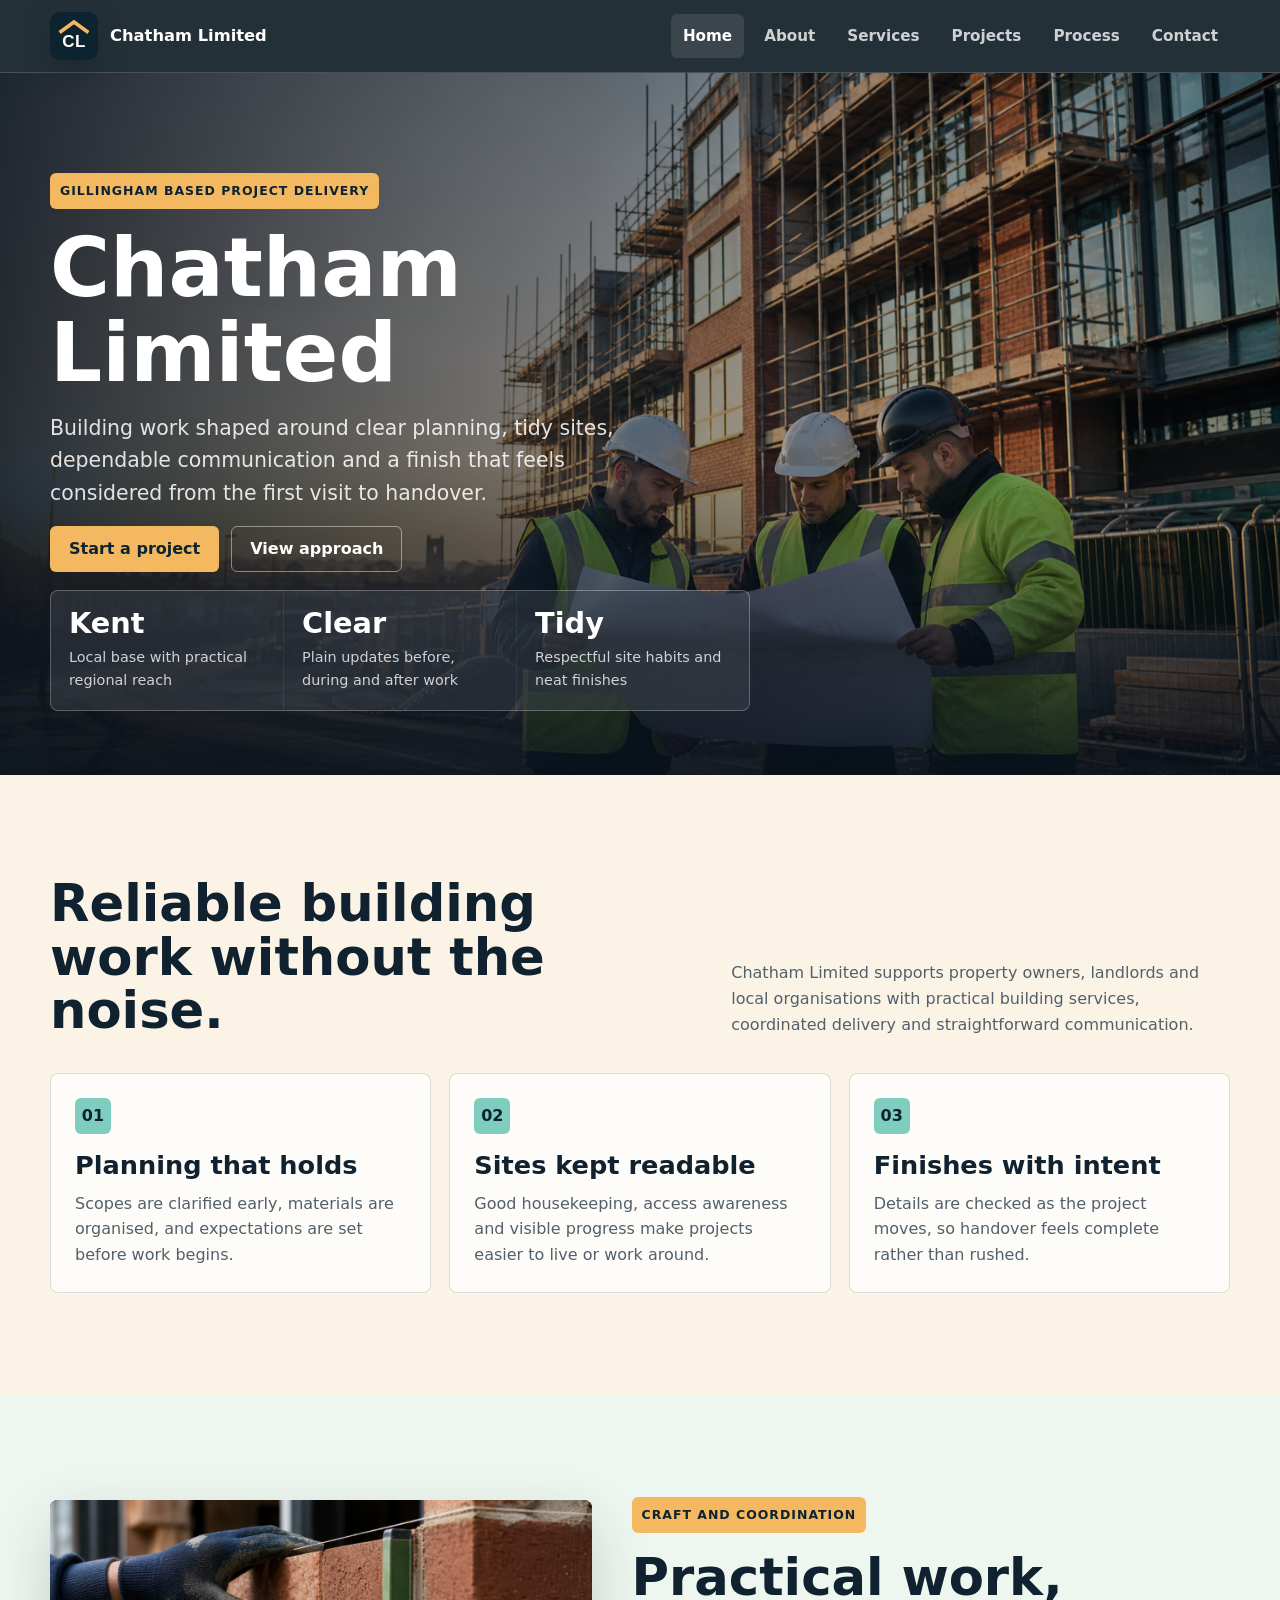
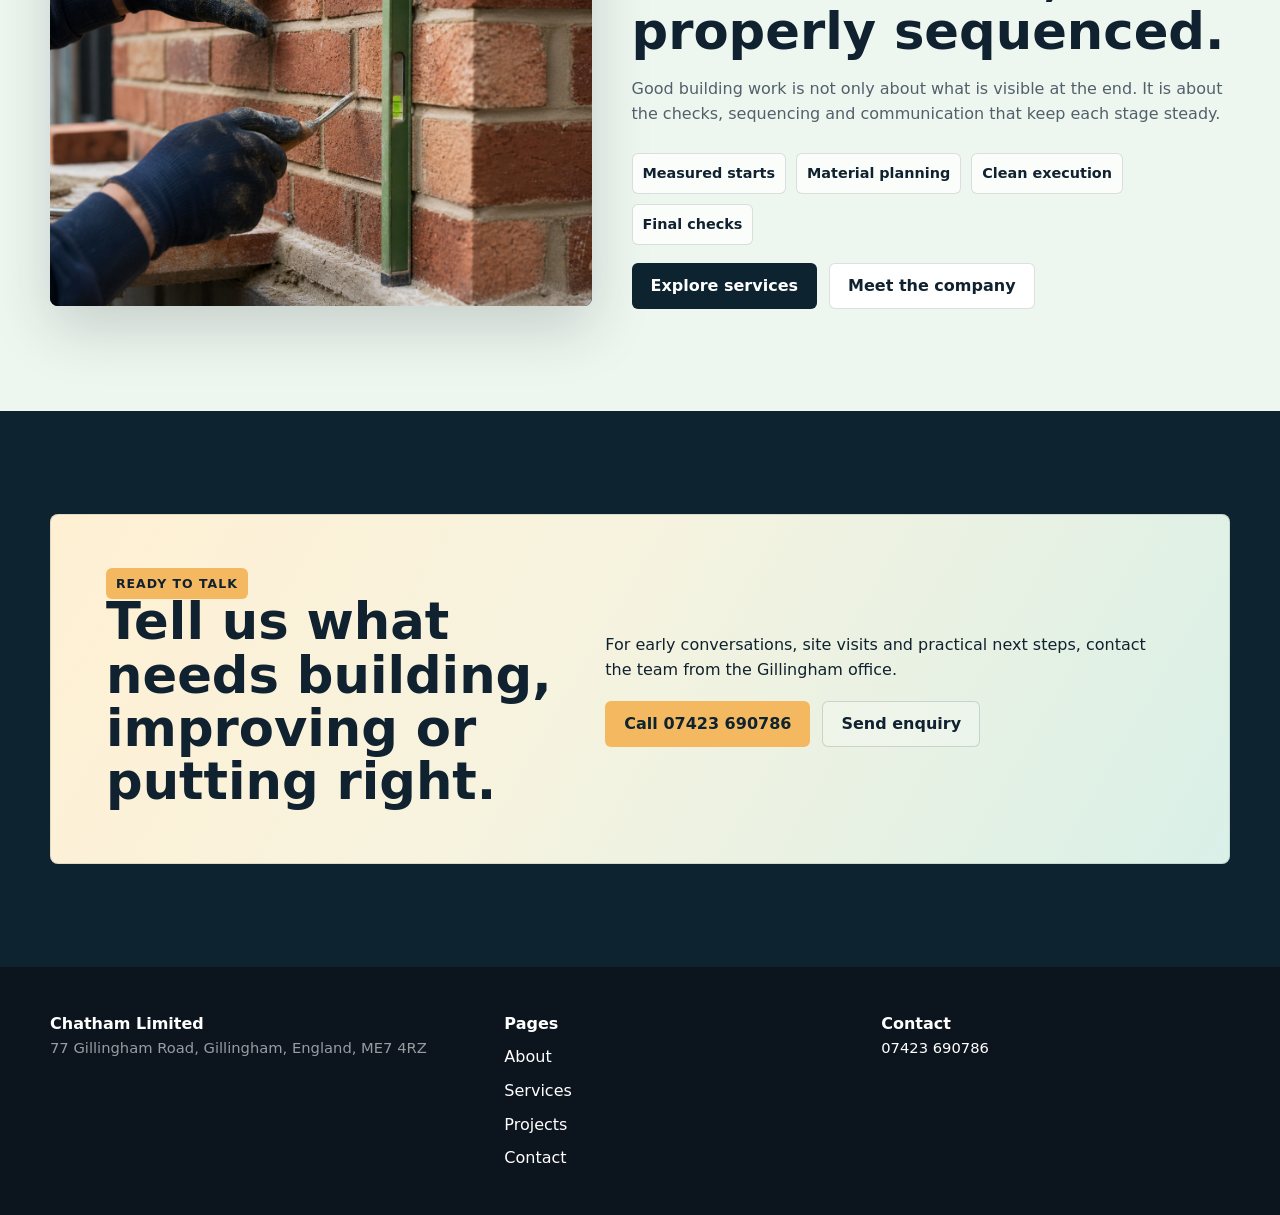
==== index.html @ 02a8a14d "Initial Chatham Limited website" ====
<!doctype html>
<html lang="en">
<head>
  <meta charset="utf-8">
  <meta name="viewport" content="width=device-width, initial-scale=1">
  <title>Chatham Limited | Building Work Delivered With Care</title>
  <meta name="description" content="Chatham Limited provides careful building, refurbishment, fit-out and project delivery support from Gillingham, Kent.">
  <link rel="icon" href="assets/favicon.svg" type="image/svg+xml">
  <link rel="stylesheet" href="assets/styles.css">
</head>
<body class="theme-home">
  <header class="site-header">
    <div class="nav-wrap">
      <a class="brand" href="index.html" aria-label="Chatham Limited home"><span class="brand-mark" aria-hidden="true"><img src="assets/chatham-logo-mark.svg" alt=""></span><span>Chatham Limited</span></a>
      <button class="nav-toggle" type="button" aria-label="Open navigation" aria-expanded="false"><span></span></button>
      <nav class="site-nav" aria-label="Primary navigation">
        <a class="active" href="index.html">Home</a>
        <a href="about.html">About</a>
        <a href="services.html">Services</a>
        <a href="projects.html">Projects</a>
        <a href="process.html">Process</a>
        <a href="contact.html">Contact</a>
      </nav>
    </div>
  </header>

  <main>
    <section class="hero">
      <img src="assets/images/home-hero.png" alt="Chatham Limited team reviewing drawings on a tidy building site">
      <div class="hero-inner">
        <div class="hero-copy">
          <span class="eyebrow">Gillingham based project delivery</span>
          <h1>Chatham Limited</h1>
          <p>Building work shaped around clear planning, tidy sites, dependable communication and a finish that feels considered from the first visit to handover.</p>
          <div class="hero-actions">
            <a class="btn primary" href="contact.html">Start a project</a>
            <a class="btn secondary" href="projects.html">View approach</a>
          </div>
        </div>
        <div class="hero-stats" aria-label="Company strengths">
          <div class="hero-stat"><strong>Kent</strong><span>Local base with practical regional reach</span></div>
          <div class="hero-stat"><strong>Clear</strong><span>Plain updates before, during and after work</span></div>
          <div class="hero-stat"><strong>Tidy</strong><span>Respectful site habits and neat finishes</span></div>
        </div>
      </div>
    </section>

    <section class="section">
      <div class="wrap">
        <div class="section-head">
          <h2>Reliable building work without the noise.</h2>
          <p>Chatham Limited supports property owners, landlords and local organisations with practical building services, coordinated delivery and straightforward communication.</p>
        </div>
        <div class="feature-grid">
          <article class="feature-card">
            <span class="number">01</span>
            <h3>Planning that holds</h3>
            <p>Scopes are clarified early, materials are organised, and expectations are set before work begins.</p>
          </article>
          <article class="feature-card">
            <span class="number">02</span>
            <h3>Sites kept readable</h3>
            <p>Good housekeeping, access awareness and visible progress make projects easier to live or work around.</p>
          </article>
          <article class="feature-card">
            <span class="number">03</span>
            <h3>Finishes with intent</h3>
            <p>Details are checked as the project moves, so handover feels complete rather than rushed.</p>
          </article>
        </div>
      </div>
    </section>

    <section class="section alt">
      <div class="wrap image-split">
        <div class="image-frame">
          <img src="assets/images/craft-detail.png" alt="Close detail of careful brickwork and measuring tools">
        </div>
        <div class="copy-stack">
          <span class="eyebrow">Craft and coordination</span>
          <h2>Practical work, properly sequenced.</h2>
          <p class="muted">Good building work is not only about what is visible at the end. It is about the checks, sequencing and communication that keep each stage steady.</p>
          <ul class="pill-list">
            <li>Measured starts</li>
            <li>Material planning</li>
            <li>Clean execution</li>
            <li>Final checks</li>
          </ul>
          <div class="button-row">
            <a class="btn dark" href="services.html">Explore services</a>
            <a class="btn light" href="about.html">Meet the company</a>
          </div>
        </div>
      </div>
    </section>

    <section class="section dark">
      <div class="wrap band">
        <div>
          <span class="eyebrow">Ready to talk</span>
          <h2>Tell us what needs building, improving or putting right.</h2>
        </div>
        <div class="copy-stack">
          <p class="muted">For early conversations, site visits and practical next steps, contact the team from the Gillingham office.</p>
          <div class="button-row">
            <a class="btn primary" href="tel:07423690786">Call 07423 690786</a>
            <a class="btn secondary" href="contact.html">Send enquiry</a>
          </div>
        </div>
      </div>
    </section>
  </main>

  <footer class="site-footer">
    <div class="footer-wrap">
      <div>
        <strong>Chatham Limited</strong>
        <p class="fine-print">77 Gillingham Road, Gillingham, England, ME7 4RZ</p>
      </div>
      <div class="footer-links">
        <strong>Pages</strong>
        <a href="about.html">About</a>
        <a href="services.html">Services</a>
        <a href="projects.html">Projects</a>
        <a href="contact.html">Contact</a>
      </div>
      <div>
        <strong>Contact</strong>
        <p class="fine-print"><a href="tel:07423690786">07423 690786</a></p>
      </div>
    </div>
  </footer>
  <script src="assets/site.js"></script>
</body>
</html>
---- assets/styles.css ----
:root {
  --ink: #10212f;
  --paper: #fbf4e6;
  --muted: #52606b;
  --line: rgba(16, 33, 47, 0.14);
  --white: #ffffff;
  --accent: #f4b860;
  --accent-2: #9fbf93;
  --dark: #0d2330;
  --soft: #eef7ef;
  --shade-start: #fff0d3;
  --shade-end: #d9f0e8;
  --shadow: 0 22px 60px rgba(11, 21, 32, 0.18);
  --radius: 8px;
  font-family: Inter, ui-sans-serif, system-ui, -apple-system, BlinkMacSystemFont, "Segoe UI", sans-serif;
}

* {
  box-sizing: border-box;
}

html {
  scroll-behavior: smooth;
}

body {
  margin: 0;
  color: var(--ink);
  background: var(--paper);
  line-height: 1.6;
  overflow-x: hidden;
}

a {
  color: inherit;
  text-decoration: none;
}

img {
  display: block;
  max-width: 100%;
}

.site-header {
  position: sticky;
  top: 0;
  z-index: 20;
  border-bottom: 1px solid rgba(255, 255, 255, 0.16);
  background: rgba(13, 27, 37, 0.9);
  color: var(--white);
  backdrop-filter: blur(18px);
}

.nav-wrap {
  width: min(1180px, calc(100% - 32px));
  min-height: 72px;
  margin: 0 auto;
  display: flex;
  align-items: center;
  justify-content: space-between;
  gap: 24px;
}

.brand {
  display: inline-flex;
  align-items: center;
  gap: 12px;
  font-weight: 800;
  letter-spacing: 0;
}

.brand-mark {
  width: 48px;
  height: 48px;
  flex: 0 0 48px;
  border-radius: 10px;
  display: block;
  overflow: hidden;
  background: var(--dark);
  box-shadow: 0 12px 28px rgba(0, 0, 0, 0.2);
}

.brand-mark img {
  width: 100%;
  height: 100%;
}

.brand span:last-child {
  font-size: 1.02rem;
}

.site-nav {
  display: flex;
  align-items: center;
  gap: 8px;
}

.site-nav a {
  padding: 10px 12px;
  border-radius: 6px;
  color: rgba(255, 255, 255, 0.78);
  font-size: 0.95rem;
  font-weight: 650;
}

.site-nav a:hover,
.site-nav a.active {
  color: var(--white);
  background: rgba(255, 255, 255, 0.1);
}

.nav-toggle {
  display: none;
  width: 42px;
  height: 42px;
  border: 1px solid rgba(255, 255, 255, 0.28);
  border-radius: 6px;
  background: transparent;
  color: var(--white);
  cursor: pointer;
}

.nav-toggle span,
.nav-toggle::before,
.nav-toggle::after {
  content: "";
  display: block;
  width: 20px;
  height: 2px;
  margin: 5px auto;
  background: currentColor;
}

.hero {
  position: relative;
  min-height: clamp(620px, 78vh, 820px);
  display: grid;
  align-items: center;
  overflow: hidden;
  color: var(--white);
  isolation: isolate;
}

.page-hero {
  min-height: clamp(460px, 58vh, 620px);
}

.hero img {
  position: absolute;
  inset: 0;
  z-index: -2;
  width: 100%;
  height: 100%;
  object-fit: cover;
}

.hero::after {
  content: "";
  position: absolute;
  inset: 0;
  z-index: -1;
  background:
    linear-gradient(90deg, rgba(9, 18, 29, 0.88), rgba(9, 18, 29, 0.48) 48%, rgba(9, 18, 29, 0.18)),
    linear-gradient(0deg, rgba(9, 18, 29, 0.82), transparent 45%);
}

.hero-inner {
  width: min(1180px, calc(100% - 32px));
  margin: 0 auto;
  padding: 92px 0 56px;
  display: grid;
  gap: 18px;
}

.hero-copy {
  width: min(680px, 100%);
  display: grid;
  gap: 16px;
}

.eyebrow {
  width: fit-content;
  padding: 8px 10px;
  border-radius: 6px;
  background: var(--accent);
  color: var(--dark);
  font-size: 0.78rem;
  font-weight: 900;
  text-transform: uppercase;
  letter-spacing: 0.08em;
}

h1,
h2,
h3 {
  margin: 0;
  line-height: 1.04;
  letter-spacing: 0;
  overflow-wrap: break-word;
}

h1 {
  max-width: 12ch;
  font-size: clamp(2.9rem, 6.4vw, 5.35rem);
}

.page-hero h1 {
  max-width: 14ch;
  font-size: clamp(2.55rem, 5.1vw, 4.7rem);
}

.hero p {
  max-width: 620px;
  margin: 0;
  color: rgba(255, 255, 255, 0.86);
  font-size: clamp(1.05rem, 1.6vw, 1.32rem);
}

.hero-actions,
.button-row {
  display: flex;
  flex-wrap: wrap;
  align-items: center;
  gap: 12px;
}

.btn {
  display: inline-flex;
  align-items: center;
  justify-content: center;
  min-height: 46px;
  padding: 12px 18px;
  border: 1px solid transparent;
  border-radius: 6px;
  font-weight: 800;
  line-height: 1;
}

.btn.primary {
  background: var(--accent);
  color: var(--dark);
}

.btn.secondary {
  border-color: rgba(255, 255, 255, 0.44);
  color: var(--white);
}

.btn.dark {
  background: var(--dark);
  color: var(--white);
}

.btn.light {
  border-color: var(--line);
  background: var(--white);
}

.hero-stats {
  display: grid;
  grid-template-columns: repeat(3, minmax(0, 1fr));
  gap: 1px;
  width: min(700px, 100%);
  overflow: hidden;
  border-radius: 8px;
  border: 1px solid rgba(255, 255, 255, 0.2);
  background: rgba(255, 255, 255, 0.14);
}

.hero-stat {
  padding: 18px;
  background: rgba(10, 19, 31, 0.32);
}

.hero-stat strong {
  display: block;
  font-size: 1.8rem;
  line-height: 1;
}

.hero-stat span {
  display: block;
  margin-top: 8px;
  color: rgba(255, 255, 255, 0.78);
  font-size: 0.9rem;
}

.section {
  padding: clamp(64px, 8vw, 112px) 0;
}

.section.alt {
  background: var(--soft);
}

.section.dark {
  background: var(--dark);
  color: var(--white);
}

.wrap {
  width: min(1180px, calc(100% - 32px));
  margin: 0 auto;
}

.section-head {
  display: grid;
  grid-template-columns: minmax(0, 0.9fr) minmax(280px, 0.7fr);
  gap: 40px;
  align-items: end;
  margin-bottom: 36px;
}

.section-head p {
  margin: 0;
  color: var(--muted);
}

.section.dark .section-head p,
.section.dark .muted {
  color: rgba(255, 255, 255, 0.72);
}

h2 {
  font-size: clamp(2rem, 4vw, 4rem);
}

h3 {
  font-size: clamp(1.22rem, 2vw, 1.7rem);
}

.muted {
  color: var(--muted);
}

.feature-grid {
  display: grid;
  grid-template-columns: repeat(3, minmax(0, 1fr));
  gap: 18px;
}

.about-intro {
  display: grid;
  gap: 34px;
}

.about-intro .copy-stack {
  max-width: 760px;
}

.feature-card,
.project-card,
.step,
.contact-panel {
  border: 1px solid var(--line);
  border-radius: 8px;
  background: rgba(255, 255, 255, 0.72);
  overflow: hidden;
}

.feature-card {
  padding: 24px;
}

.feature-card .number,
.step .number {
  display: inline-grid;
  place-items: center;
  width: 36px;
  height: 36px;
  margin-bottom: 18px;
  border-radius: 6px;
  background: #7fcdbf;
  color: var(--dark);
  font-weight: 900;
}

.feature-card p,
.step p,
.project-card p {
  margin: 12px 0 0;
  color: var(--muted);
  overflow-wrap: anywhere;
}

.image-split {
  display: grid;
  grid-template-columns: minmax(0, 0.95fr) minmax(0, 1.05fr);
  gap: 40px;
  align-items: center;
}

.image-split.reverse {
  grid-template-columns: minmax(0, 1.05fr) minmax(0, 0.95fr);
}

.image-frame {
  border-radius: 8px;
  overflow: hidden;
  box-shadow: var(--shadow);
  background: var(--dark);
}

.image-frame img {
  width: 100%;
  aspect-ratio: 4 / 3;
  object-fit: cover;
}

.copy-stack {
  display: grid;
  gap: 18px;
}

.copy-stack p {
  margin: 0;
}

.pill-list {
  display: flex;
  flex-wrap: wrap;
  gap: 10px;
  padding: 0;
  margin: 8px 0 0;
  list-style: none;
}

.pill-list li {
  padding: 8px 10px;
  border-radius: 6px;
  background: rgba(255, 255, 255, 0.76);
  border: 1px solid var(--line);
  font-weight: 750;
  font-size: 0.9rem;
}

.service-list {
  display: grid;
  grid-template-columns: repeat(2, minmax(0, 1fr));
  gap: 16px;
}

.service-item {
  padding: 22px;
  border-left: 6px solid var(--accent);
  background: var(--white);
  border-radius: 8px;
}

.service-item p {
  margin: 8px 0 0;
  color: var(--muted);
}

.project-grid {
  display: grid;
  grid-template-columns: repeat(3, minmax(0, 1fr));
  gap: 18px;
}

.project-card img {
  width: 100%;
  aspect-ratio: 1.2;
  object-fit: cover;
}

.about-gallery .project-card img {
  aspect-ratio: 1.35;
}

.project-card div {
  padding: 22px;
}

.steps {
  display: grid;
  grid-template-columns: repeat(4, minmax(0, 1fr));
  gap: 16px;
}

.step {
  padding: 22px;
}

.band {
  display: grid;
  grid-template-columns: minmax(0, 0.9fr) minmax(0, 1.1fr);
  align-items: center;
  gap: 34px;
  padding: clamp(34px, 5vw, 56px);
  border-radius: 8px;
  color: var(--ink);
  background:
    linear-gradient(120deg, var(--shade-start) 0%, #f7f3df 42%, var(--shade-end) 100%);
  box-shadow: inset 0 0 0 1px rgba(16, 33, 47, 0.12);
}

.band h2,
.band p,
.band .muted,
.section.dark .band .muted {
  color: var(--ink);
}

.band .eyebrow {
  color: var(--ink);
}

.band .btn.secondary {
  border-color: rgba(16, 33, 47, 0.16);
  color: var(--ink);
  background: rgba(255, 255, 255, 0.26);
}

.contact-grid {
  display: grid;
  grid-template-columns: minmax(0, 0.85fr) minmax(0, 1.15fr);
  gap: 22px;
}

.contact-panel {
  padding: 28px;
}

.contact-panel a {
  font-weight: 850;
  color: var(--dark);
}

.contact-form {
  display: grid;
  gap: 14px;
}

.field-grid {
  display: grid;
  grid-template-columns: 1fr 1fr;
  gap: 14px;
}

label {
  display: grid;
  gap: 7px;
  font-weight: 800;
}

input,
textarea,
select {
  width: 100%;
  border: 1px solid var(--line);
  border-radius: 6px;
  padding: 13px 14px;
  color: var(--ink);
  background: var(--white);
  font: inherit;
}

textarea {
  min-height: 132px;
  resize: vertical;
}

.site-footer {
  color: rgba(255, 255, 255, 0.78);
  background: #0c141d;
}

.footer-wrap {
  width: min(1180px, calc(100% - 32px));
  margin: 0 auto;
  padding: 44px 0;
  display: grid;
  grid-template-columns: 1.1fr 0.9fr 0.9fr;
  gap: 28px;
}

.site-footer strong,
.site-footer a {
  color: var(--white);
}

.footer-links {
  display: grid;
  gap: 8px;
}

.fine-print {
  margin: 0;
  color: rgba(255, 255, 255, 0.58);
  font-size: 0.92rem;
}

@media (max-width: 900px) {
  .nav-toggle {
    display: block;
  }

  .site-nav {
    position: absolute;
    top: 72px;
    left: 16px;
    right: 16px;
    display: none;
    padding: 10px;
    border-radius: 8px;
    background: rgba(13, 21, 31, 0.96);
    box-shadow: var(--shadow);
  }

  .site-nav.is-open {
    display: grid;
  }

  .hero {
    min-height: 680px;
  }

  .hero-inner {
    padding: 110px 0 44px;
  }

  .hero-stats,
  .feature-grid,
  .project-grid,
  .steps,
  .footer-wrap,
  .section-head,
  .image-split,
  .image-split.reverse,
  .band,
  .contact-grid {
    grid-template-columns: 1fr;
  }

  .service-list {
    grid-template-columns: 1fr;
  }
}

@media (max-width: 620px) {
  .nav-wrap,
  .wrap,
  .hero-inner,
  .footer-wrap {
    width: min(calc(100% - 24px), 1180px);
  }

  .brand span:last-child {
    font-size: 0.95rem;
  }

  .hero {
    min-height: 640px;
  }

  h1,
  .page-hero h1 {
    max-width: 9ch;
    font-size: clamp(2.25rem, 10.5vw, 2.9rem);
  }

  h2 {
    max-width: 11ch;
    font-size: clamp(1.85rem, 8.8vw, 2.35rem);
    text-wrap: balance;
  }

  .contact-panel h2 {
    max-width: 100%;
    font-size: clamp(1.8rem, 8vw, 2.2rem);
  }

  .theme-contact .page-hero h1 {
    max-width: 11ch;
    font-size: clamp(2.1rem, 9.4vw, 2.6rem);
  }

  .hero p,
  .section-head p,
  .muted {
    max-width: 34ch;
    overflow-wrap: anywhere;
  }

  .hero-actions,
  .button-row {
    align-items: stretch;
    flex-direction: column;
  }

  .btn {
    width: 100%;
  }

  .hero-stats {
    grid-template-columns: 1fr;
  }

  .field-grid {
    grid-template-columns: 1fr;
  }
}
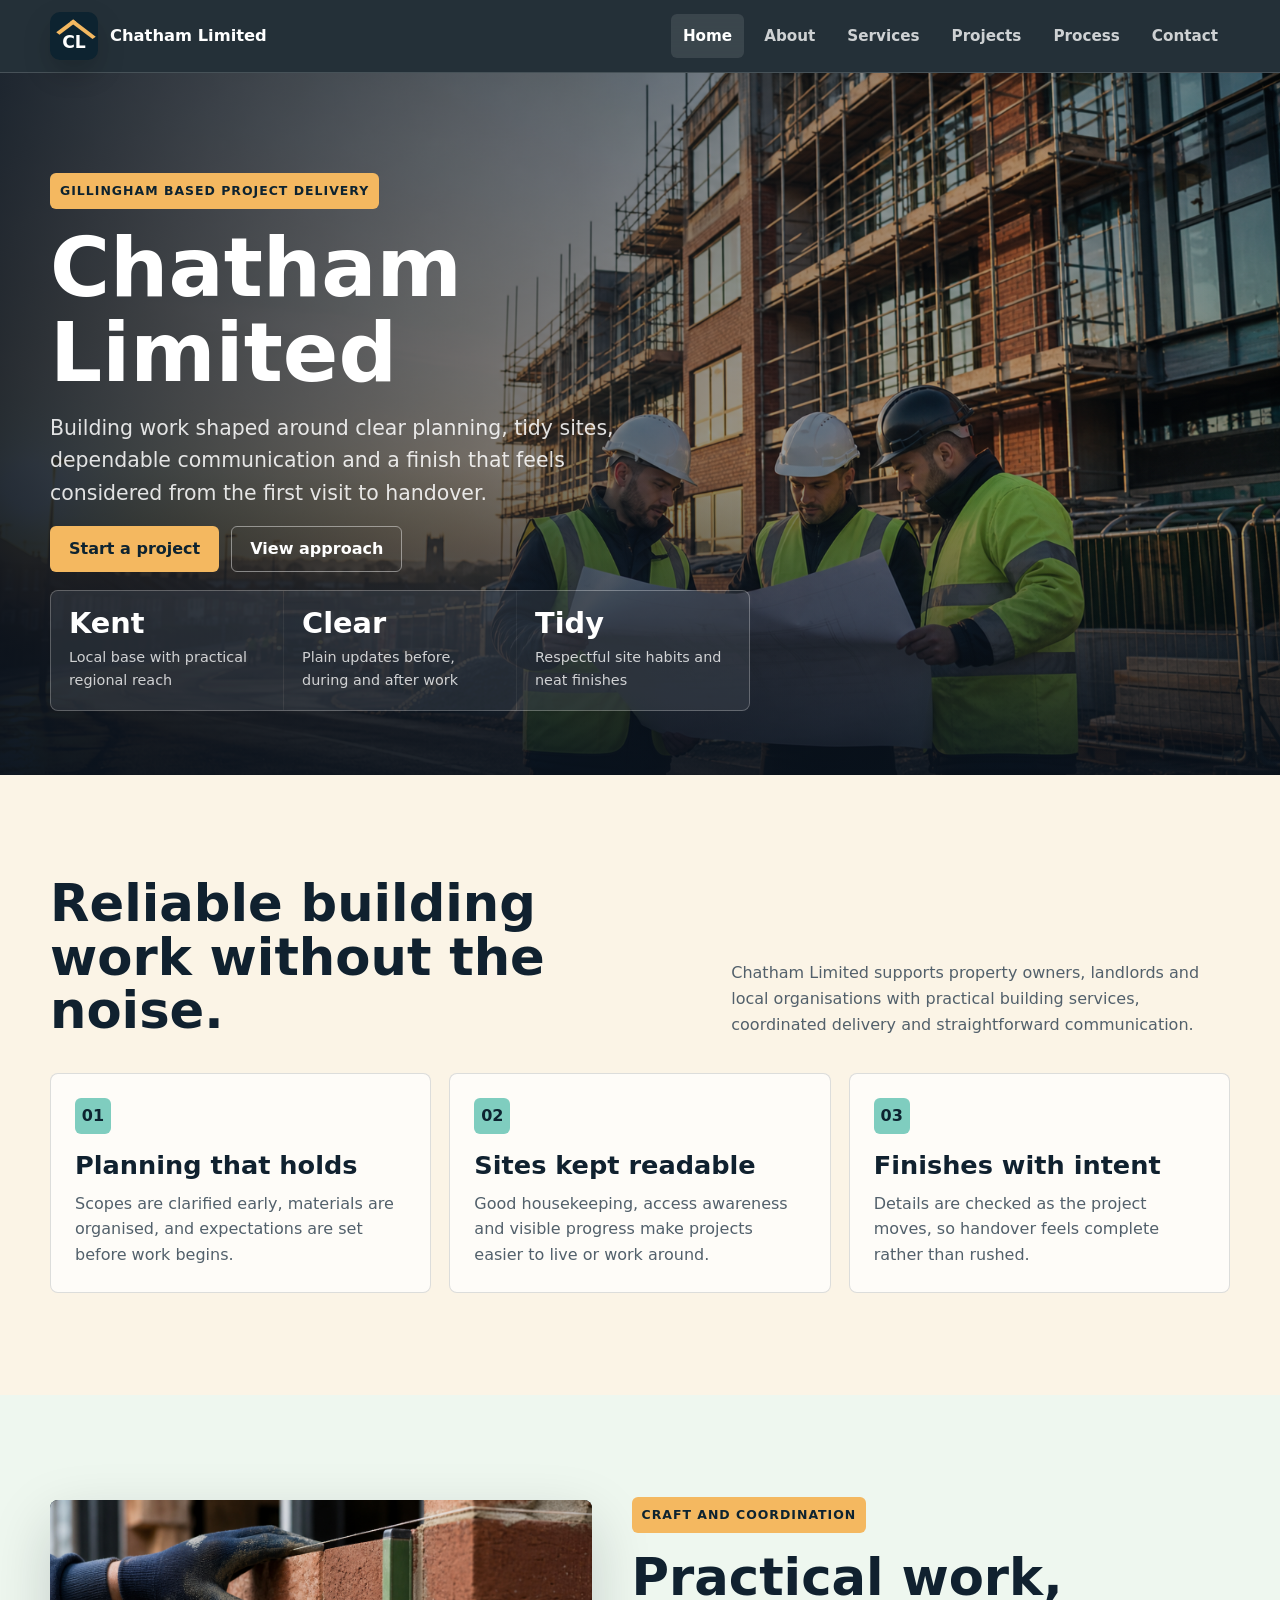
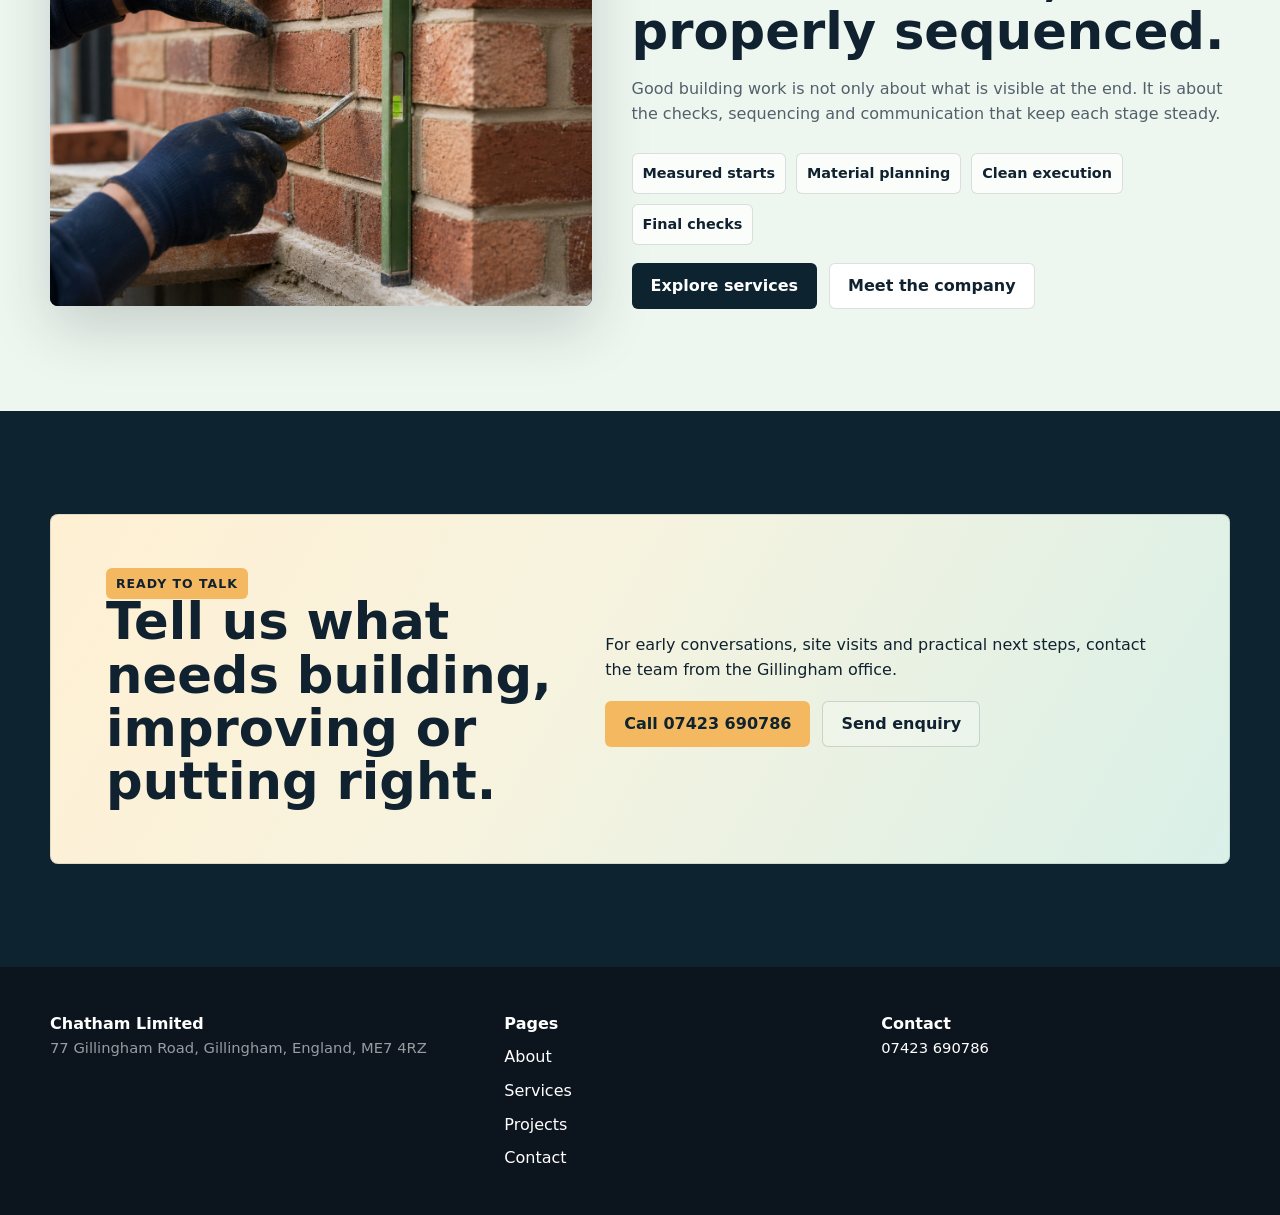
==== commit 78ee595b: "Render Chatham logo with CSS" ====
--- a/index.html
+++ b/index.html
@@ -11,7 +11,7 @@
 <body class="theme-home">
   <header class="site-header">
     <div class="nav-wrap">
-      <a class="brand" href="index.html" aria-label="Chatham Limited home"><span class="brand-mark" aria-hidden="true"><img src="assets/chatham-logo-mark.svg" alt=""></span><span>Chatham Limited</span></a>
+      <a class="brand" href="index.html" aria-label="Chatham Limited home"><span class="brand-mark" aria-hidden="true"></span><span>Chatham Limited</span></a>
       <button class="nav-toggle" type="button" aria-label="Open navigation" aria-expanded="false"><span></span></button>
       <nav class="site-nav" aria-label="Primary navigation">
         <a class="active" href="index.html">Home</a>
--- a/assets/styles.css
+++ b/assets/styles.css
@@ -74,15 +74,37 @@
   height: 48px;
   flex: 0 0 48px;
   border-radius: 10px;
-  display: block;
+  display: grid;
+  place-items: end center;
+  position: relative;
   overflow: hidden;
   background: var(--dark);
   box-shadow: 0 12px 28px rgba(0, 0, 0, 0.2);
-}
-
-.brand-mark img {
-  width: 100%;
-  height: 100%;
+  color: var(--white);
+  font-size: 1.08rem;
+  font-weight: 900;
+  line-height: 1;
+}
+
+.brand-mark::before {
+  content: "";
+  position: absolute;
+  top: 12px;
+  left: 12px;
+  width: 24px;
+  height: 17px;
+  border-top: 4px solid var(--accent);
+  border-left: 4px solid var(--accent);
+  transform: rotate(45deg) skew(-8deg, -8deg);
+  transform-origin: center;
+}
+
+.brand-mark::after {
+  content: "CL";
+  position: relative;
+  z-index: 1;
+  margin-bottom: 9px;
+  letter-spacing: 0;
 }
 
 .brand span:last-child {
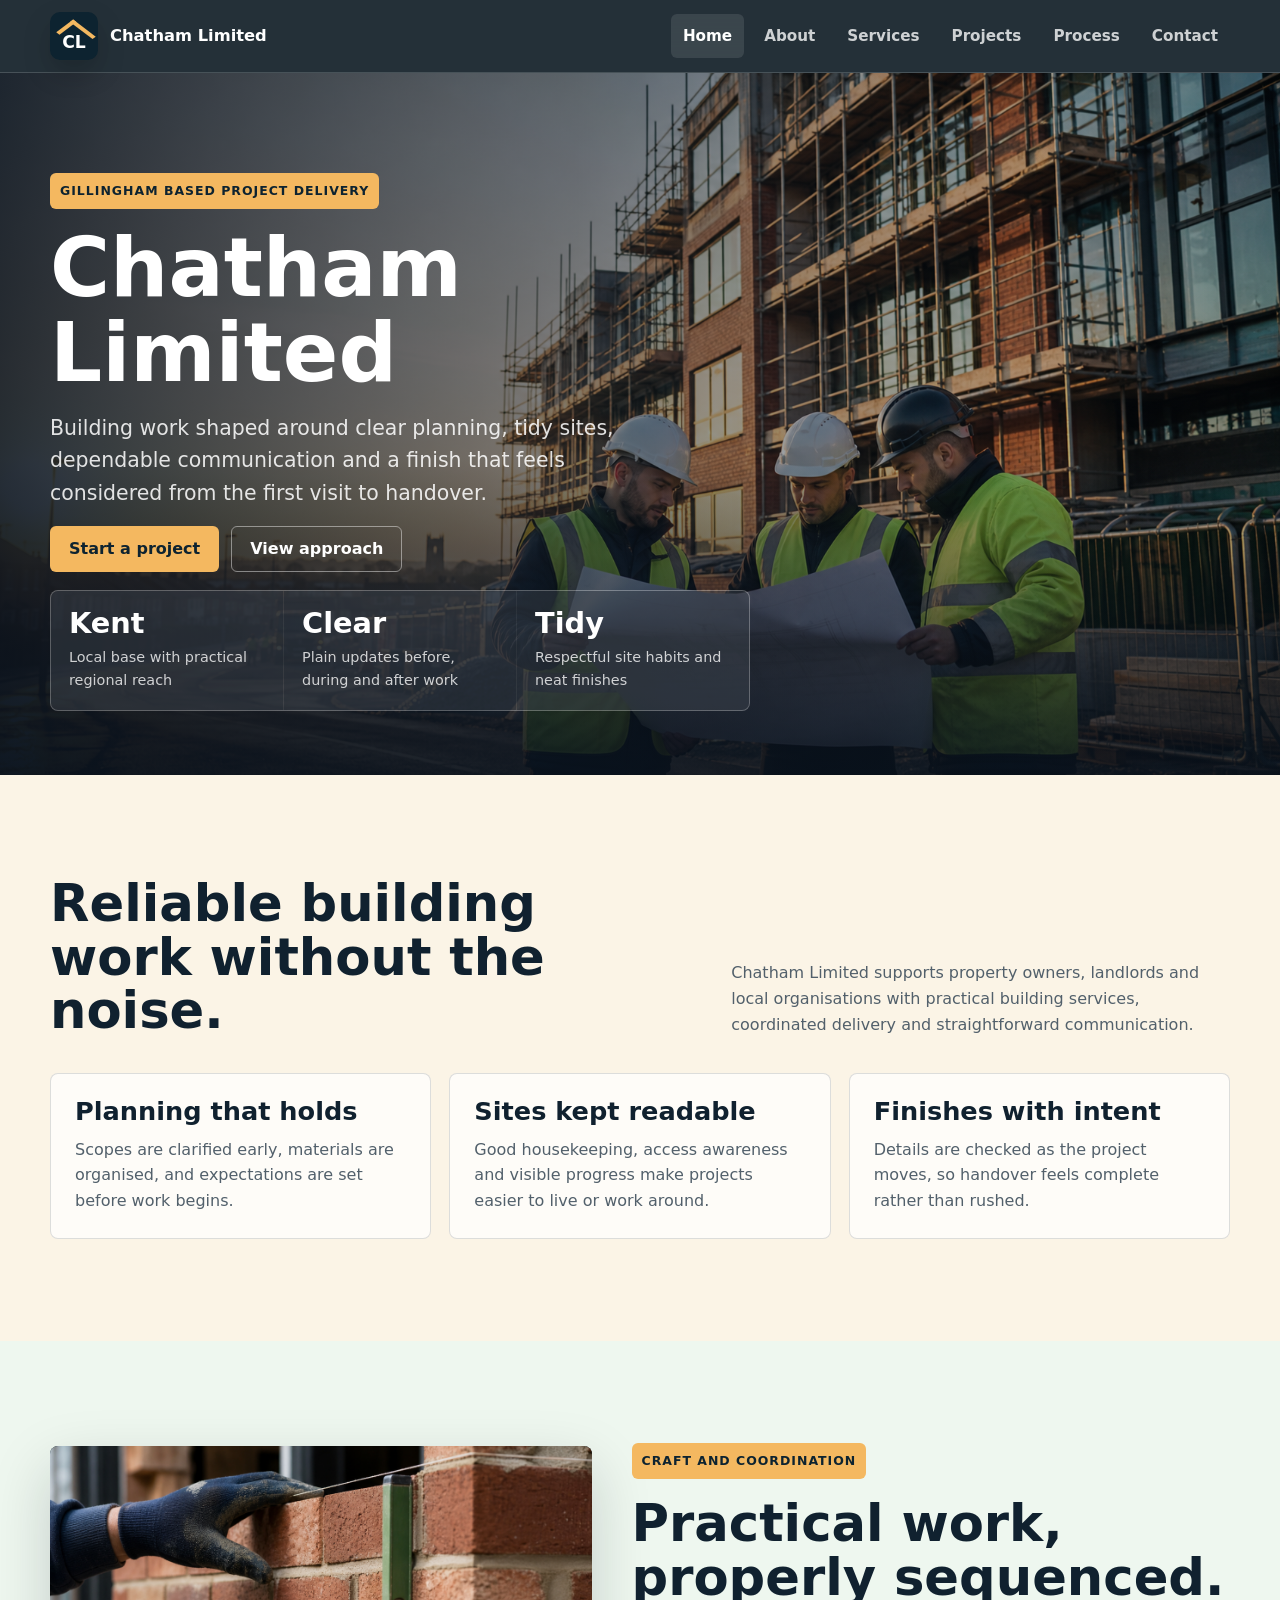
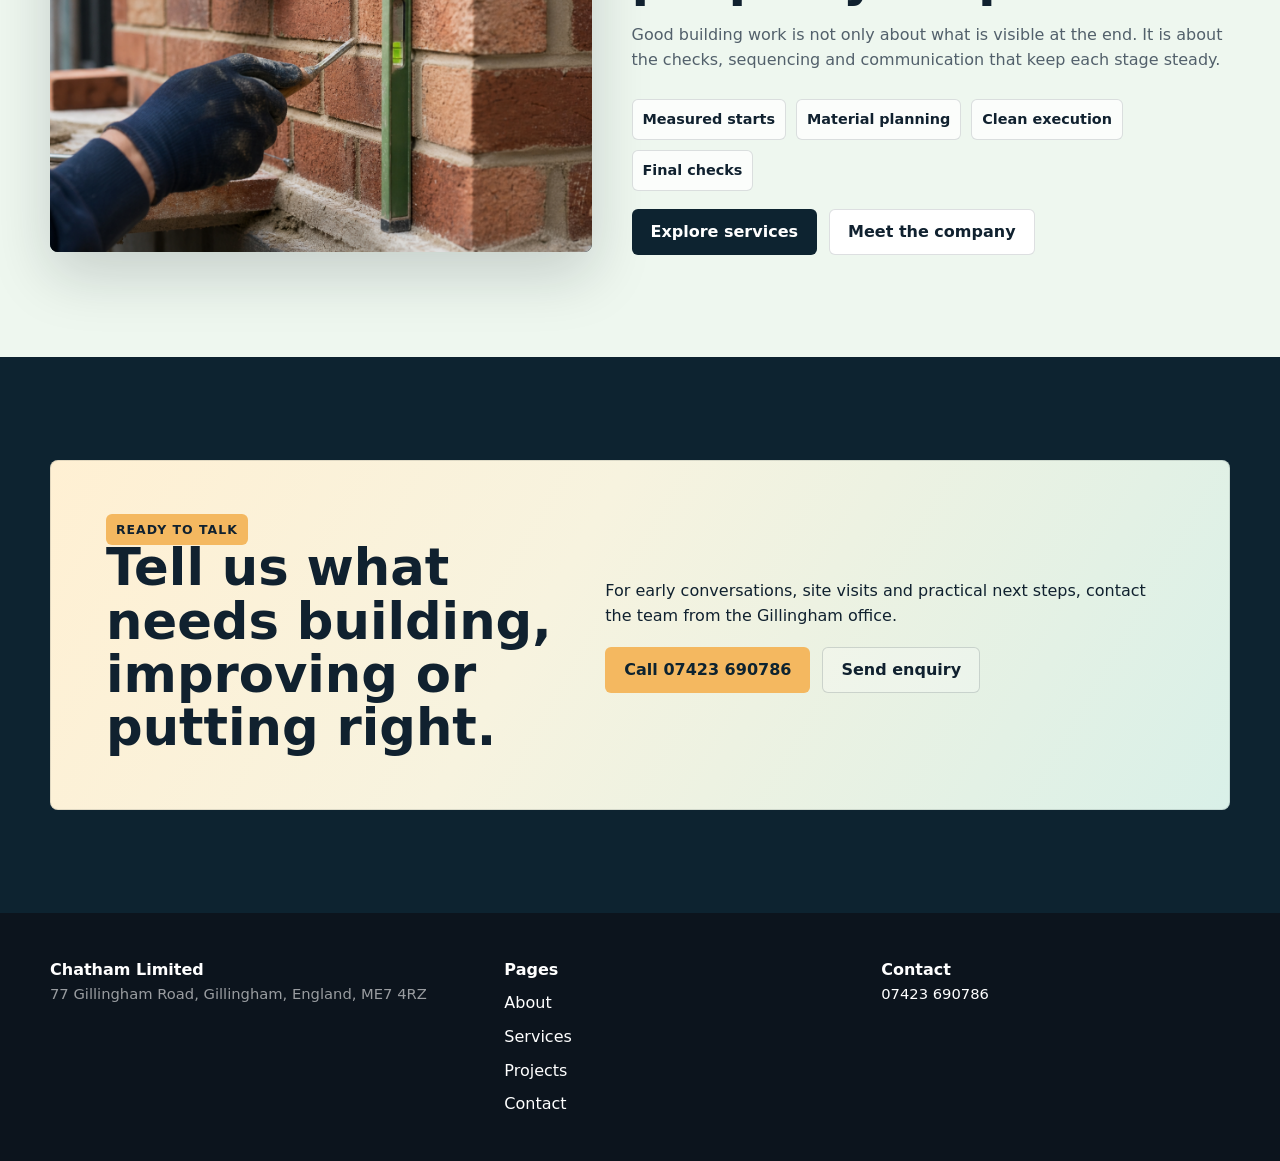
==== commit e29f52a3: "Remove Chatham markers and add map" ====
--- a/index.html
+++ b/index.html
@@ -53,17 +53,14 @@
         </div>
         <div class="feature-grid">
           <article class="feature-card">
-            <span class="number">01</span>
             <h3>Planning that holds</h3>
             <p>Scopes are clarified early, materials are organised, and expectations are set before work begins.</p>
           </article>
           <article class="feature-card">
-            <span class="number">02</span>
             <h3>Sites kept readable</h3>
             <p>Good housekeeping, access awareness and visible progress make projects easier to live or work around.</p>
           </article>
           <article class="feature-card">
-            <span class="number">03</span>
             <h3>Finishes with intent</h3>
             <p>Details are checked as the project moves, so handover feels complete rather than rushed.</p>
           </article>
--- a/assets/styles.css
+++ b/assets/styles.css
@@ -384,19 +384,6 @@
   padding: 24px;
 }
 
-.feature-card .number,
-.step .number {
-  display: inline-grid;
-  place-items: center;
-  width: 36px;
-  height: 36px;
-  margin-bottom: 18px;
-  border-radius: 6px;
-  background: #7fcdbf;
-  color: var(--dark);
-  font-weight: 900;
-}
-
 .feature-card p,
 .step p,
 .project-card p {
@@ -547,6 +534,14 @@
 .contact-panel a {
   font-weight: 850;
   color: var(--dark);
+}
+
+.map-panel iframe {
+  width: 100%;
+  min-height: 420px;
+  border: 1px solid var(--line);
+  border-radius: 8px;
+  box-shadow: var(--shadow);
 }
 
 .contact-form {
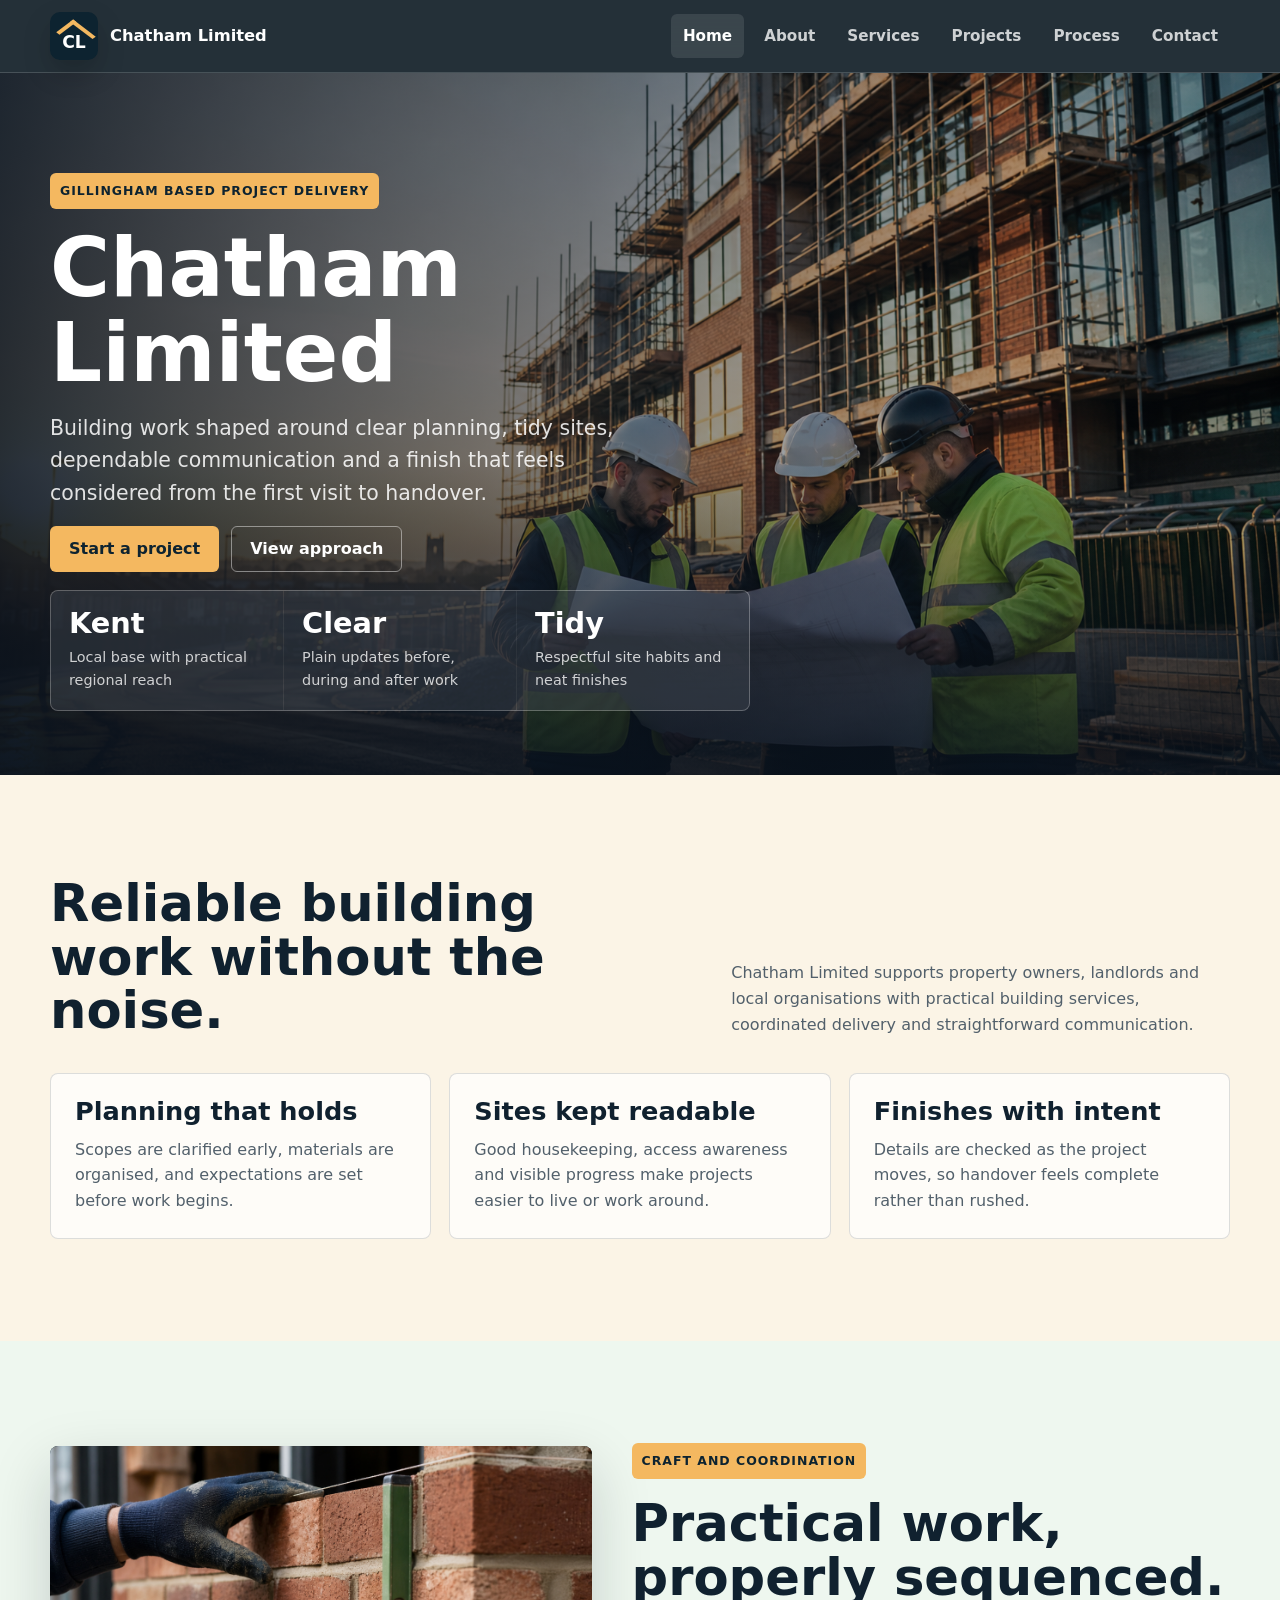
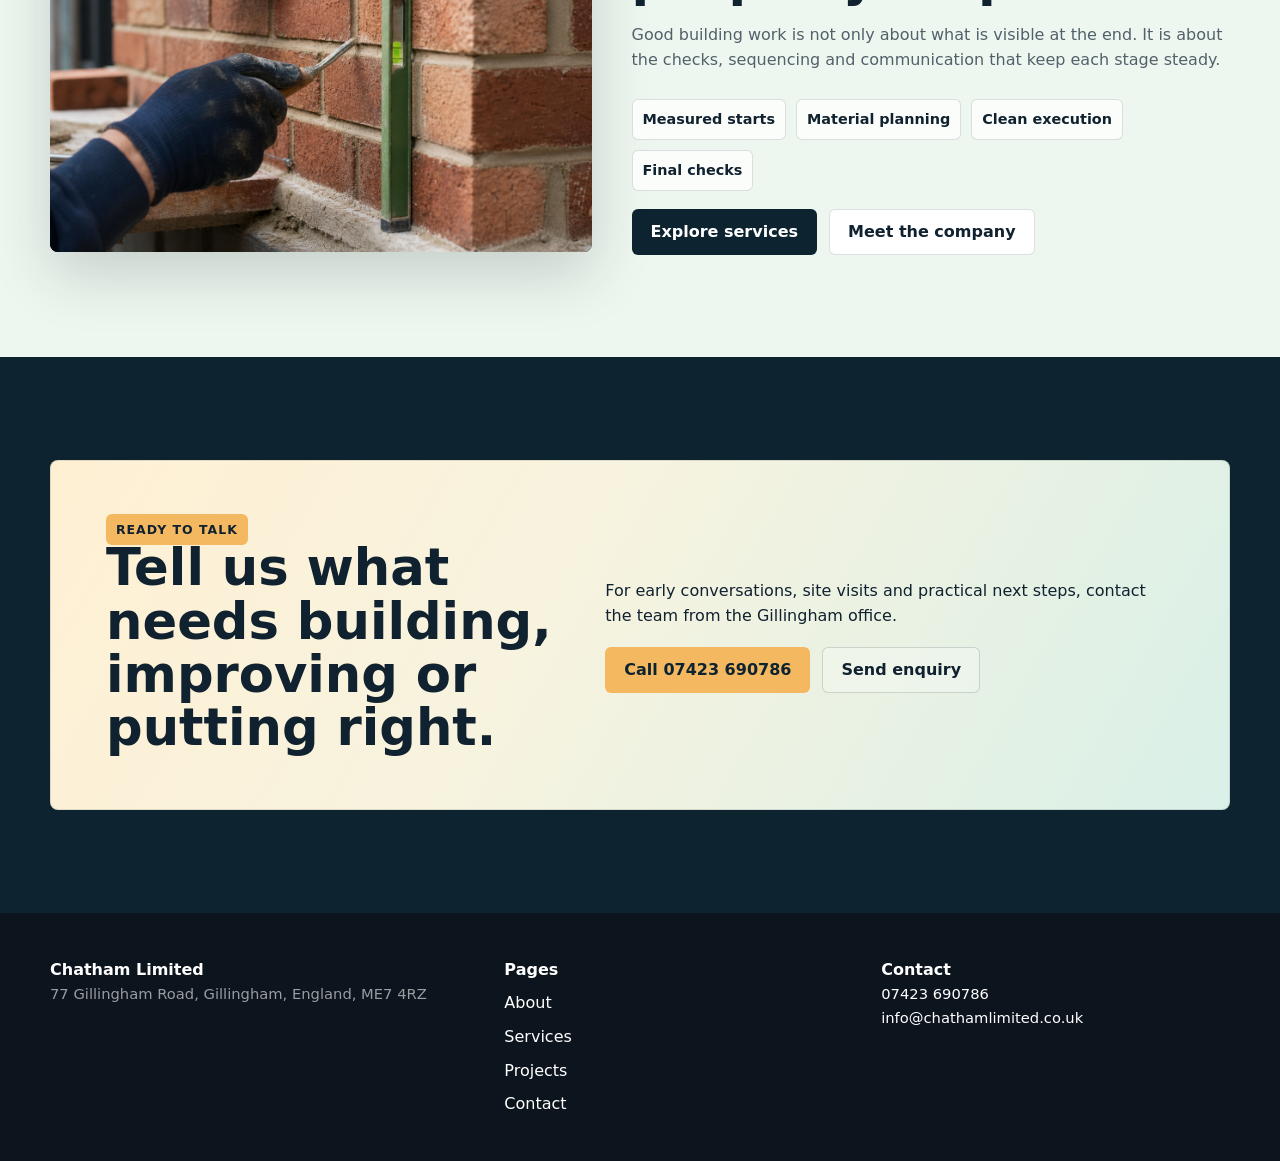
==== commit a2720218: "Add Chatham info email enquiry flow" ====
--- a/index.html
+++ b/index.html
@@ -123,7 +123,7 @@
       </div>
       <div>
         <strong>Contact</strong>
-        <p class="fine-print"><a href="tel:07423690786">07423 690786</a></p>
+        <p class="fine-print"><a href="tel:07423690786">07423 690786</a><br><a href="mailto:info@chathamlimited.co.uk">info@chathamlimited.co.uk</a></p>
       </div>
     </div>
   </footer>
--- a/assets/styles.css
+++ b/assets/styles.css
@@ -573,6 +573,18 @@
   font: inherit;
 }
 
+button.btn {
+  border: 0;
+  cursor: pointer;
+}
+
+.form-status {
+  min-height: 1.4em;
+  margin: 0;
+  color: var(--muted);
+  font-size: 0.95rem;
+}
+
 textarea {
   min-height: 132px;
   resize: vertical;
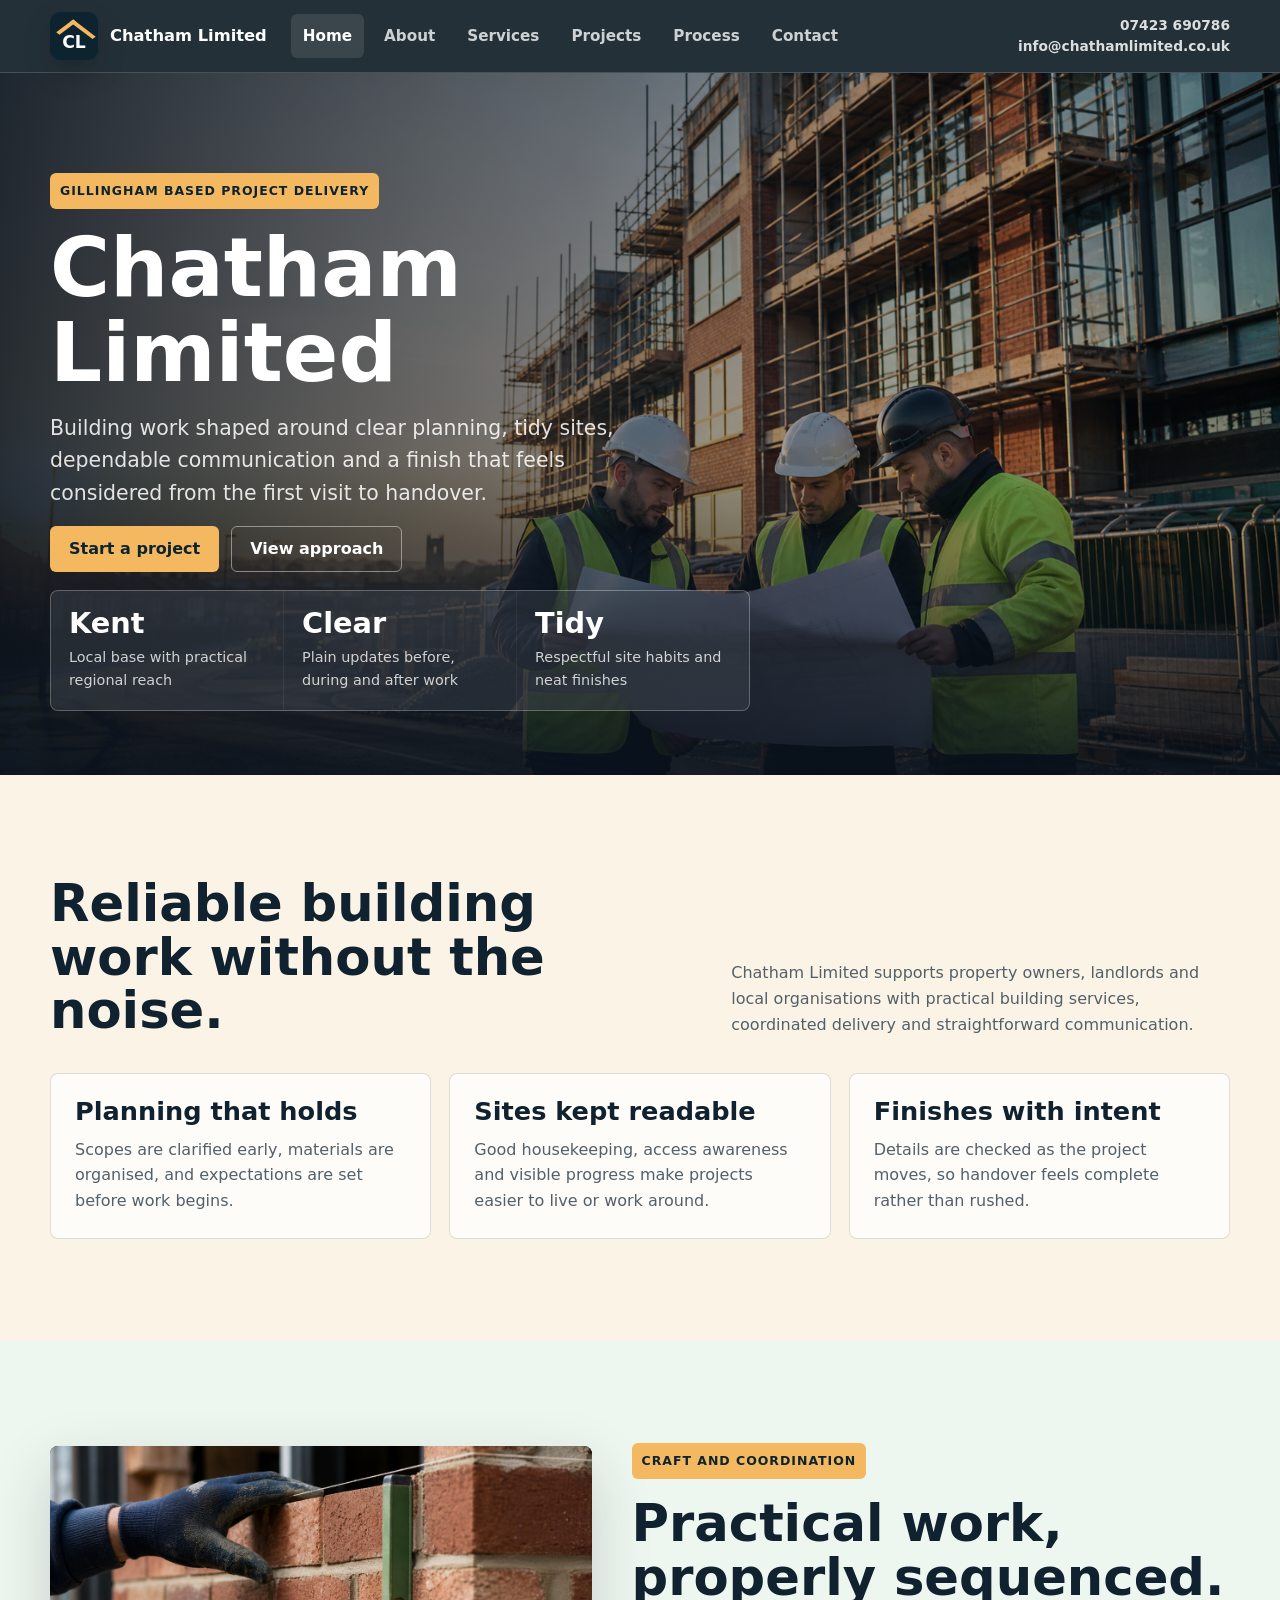
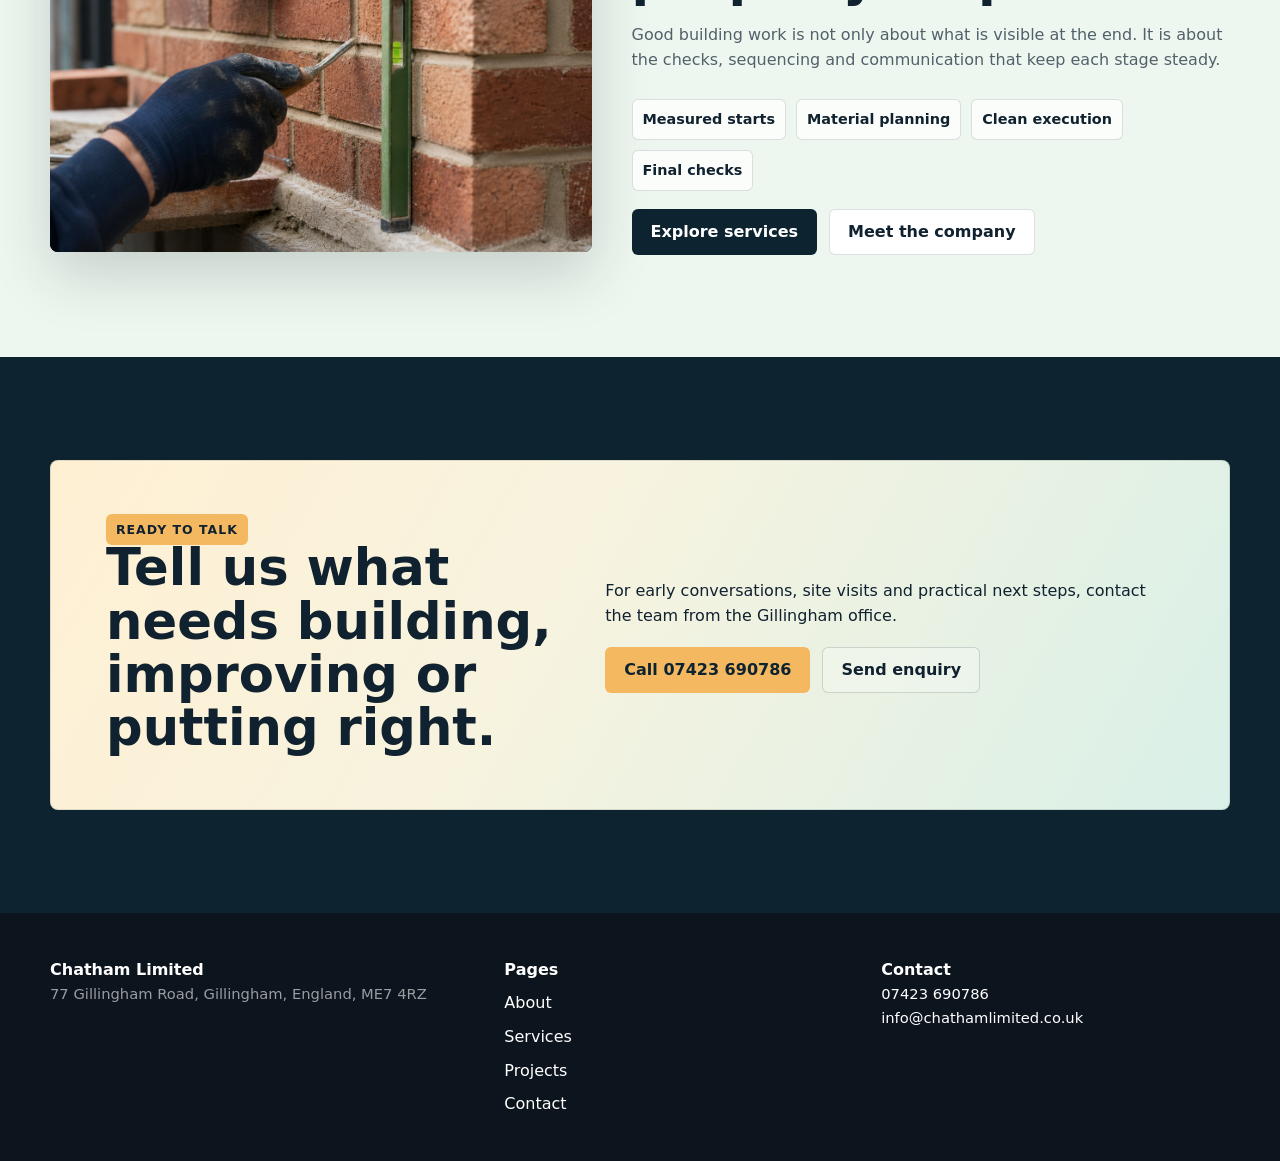
==== commit 9d063129: "Show Chatham contact details in header" ====
--- a/index.html
+++ b/index.html
@@ -21,6 +21,10 @@
         <a href="process.html">Process</a>
         <a href="contact.html">Contact</a>
       </nav>
+      <div class="header-contact" aria-label="Contact details">
+        <a href="tel:07423690786">07423 690786</a>
+        <a href="mailto:info@chathamlimited.co.uk">info@chathamlimited.co.uk</a>
+      </div>
     </div>
   </header>
 
--- a/assets/styles.css
+++ b/assets/styles.css
@@ -131,6 +131,24 @@
   background: rgba(255, 255, 255, 0.1);
 }
 
+.header-contact {
+  display: grid;
+  gap: 2px;
+  justify-items: end;
+  margin-left: auto;
+  font-size: 0.86rem;
+  font-weight: 760;
+  line-height: 1.35;
+}
+
+.header-contact a {
+  color: rgba(255, 255, 255, 0.84);
+}
+
+.header-contact a:hover {
+  color: var(--white);
+}
+
 .nav-toggle {
   display: none;
   width: 42px;
@@ -623,6 +641,13 @@
 @media (max-width: 900px) {
   .nav-toggle {
     display: block;
+  }
+
+  .header-contact {
+    order: 3;
+    width: 100%;
+    justify-items: start;
+    padding: 0 0 12px 60px;
   }
 
   .site-nav {
@@ -679,6 +704,11 @@
     font-size: 0.95rem;
   }
 
+  .header-contact {
+    padding-left: 0;
+    font-size: 0.82rem;
+  }
+
   .hero {
     min-height: 640px;
   }
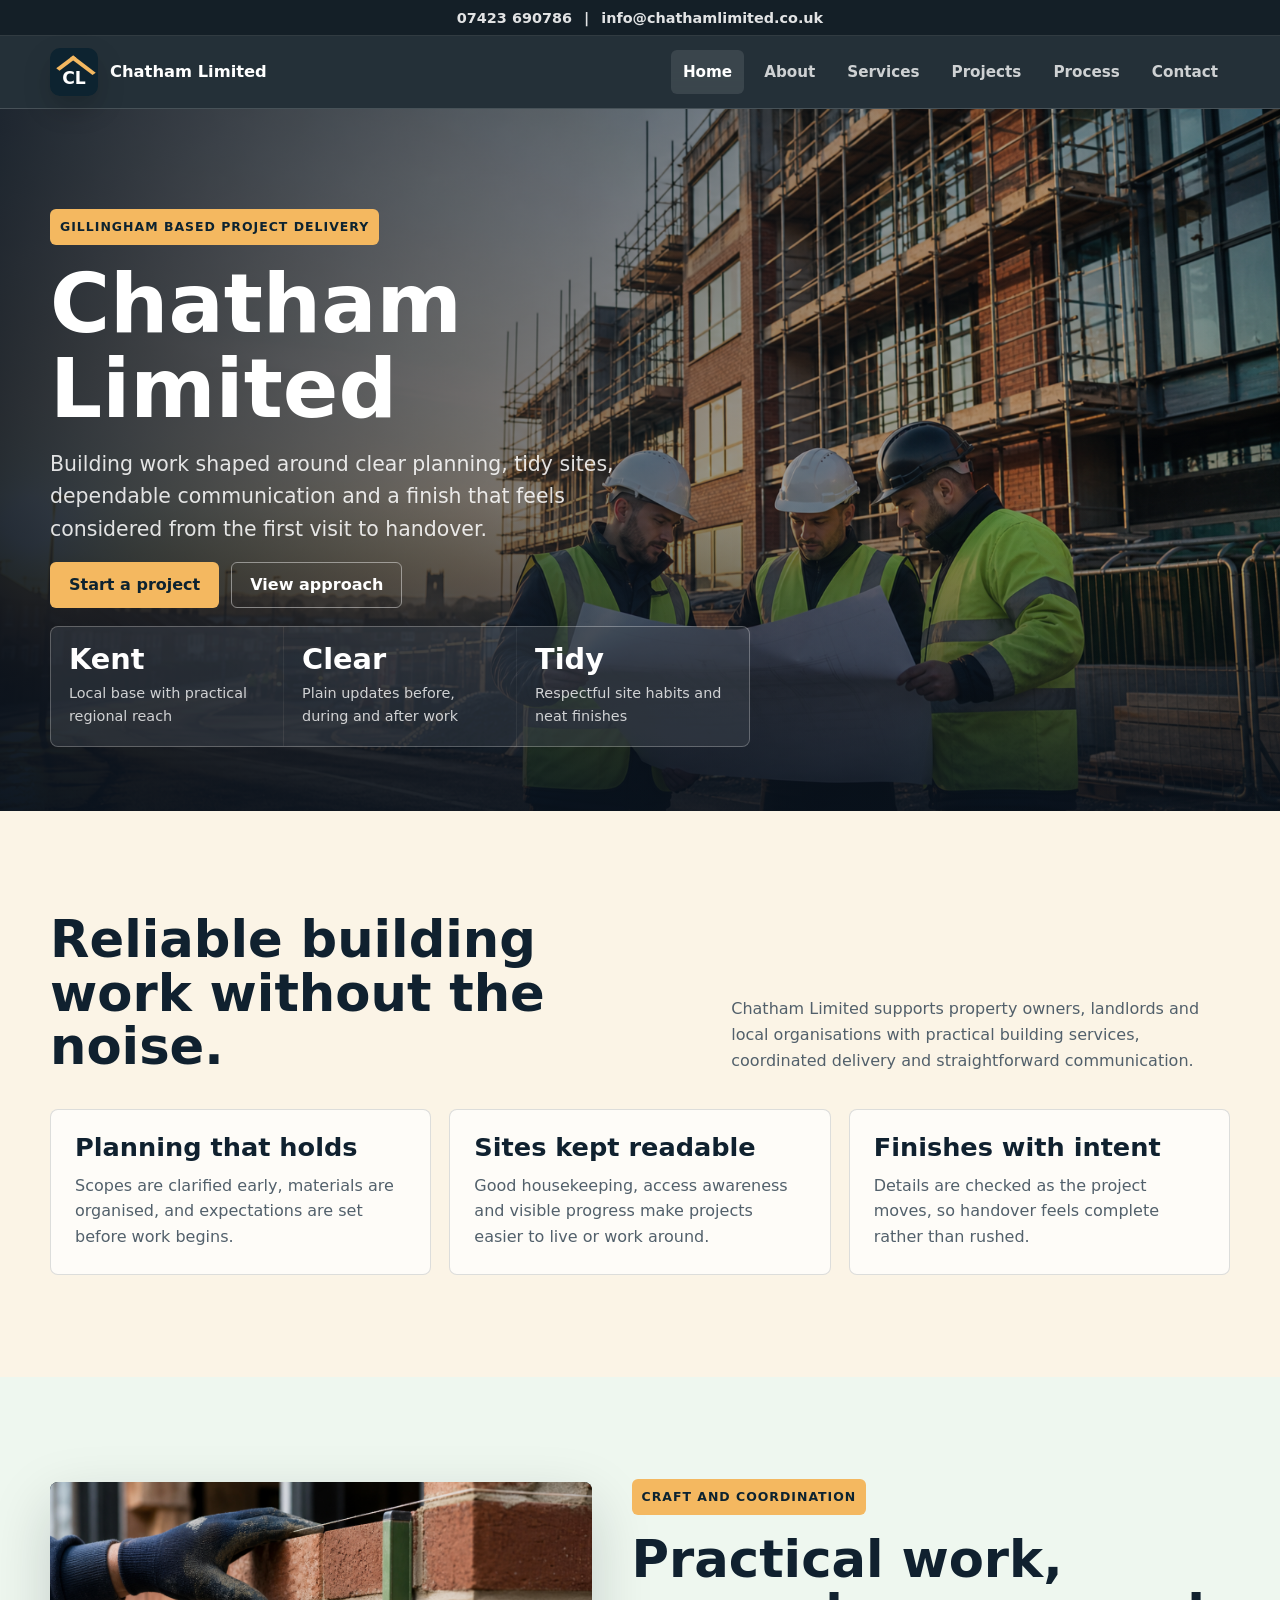
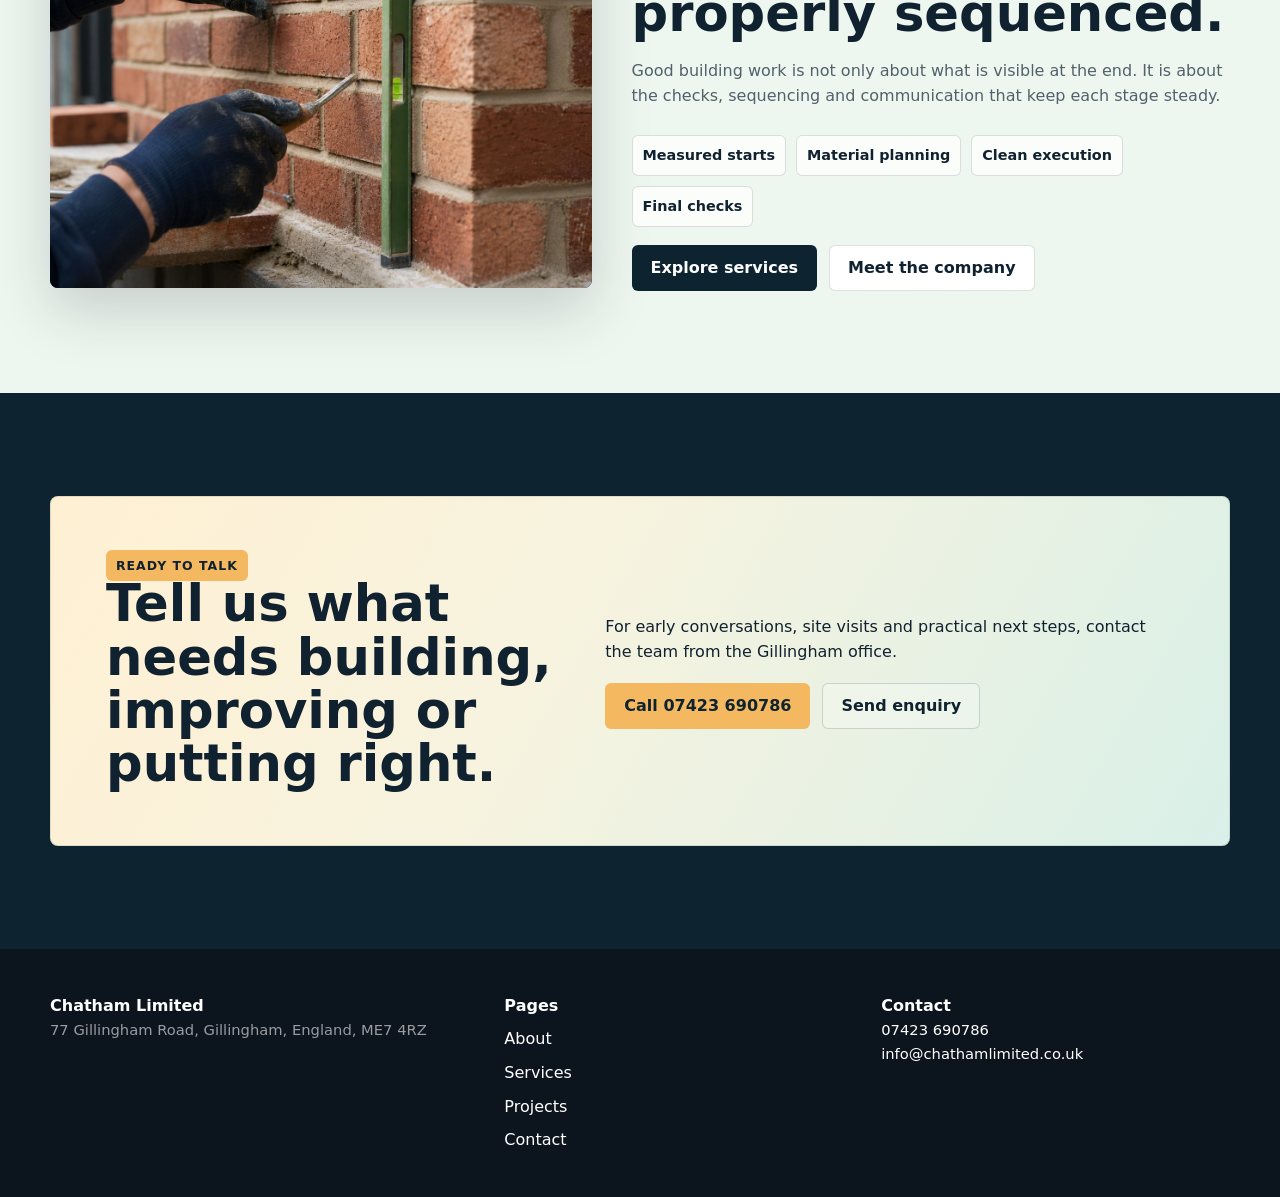
==== commit ca574630: "Move contact details to top header" ====
--- a/index.html
+++ b/index.html
@@ -10,6 +10,11 @@
 </head>
 <body class="theme-home">
   <header class="site-header">
+    <div class="top-contact" aria-label="Contact details">
+      <a href="tel:07423690786">07423 690786</a>
+      <span aria-hidden="true">|</span>
+      <a href="mailto:info@chathamlimited.co.uk">info@chathamlimited.co.uk</a>
+    </div>
     <div class="nav-wrap">
       <a class="brand" href="index.html" aria-label="Chatham Limited home"><span class="brand-mark" aria-hidden="true"></span><span>Chatham Limited</span></a>
       <button class="nav-toggle" type="button" aria-label="Open navigation" aria-expanded="false"><span></span></button>
@@ -21,10 +26,6 @@
         <a href="process.html">Process</a>
         <a href="contact.html">Contact</a>
       </nav>
-      <div class="header-contact" aria-label="Contact details">
-        <a href="tel:07423690786">07423 690786</a>
-        <a href="mailto:info@chathamlimited.co.uk">info@chathamlimited.co.uk</a>
-      </div>
     </div>
   </header>
 
--- a/assets/styles.css
+++ b/assets/styles.css
@@ -51,6 +51,25 @@
   backdrop-filter: blur(18px);
 }
 
+.top-contact {
+  display: flex;
+  align-items: center;
+  justify-content: center;
+  gap: 12px;
+  min-height: 36px;
+  padding: 7px 16px;
+  border-bottom: 1px solid rgba(255, 255, 255, 0.12);
+  background: rgba(7, 18, 26, 0.58);
+  color: rgba(255, 255, 255, 0.88);
+  font-size: 0.9rem;
+  font-weight: 760;
+  line-height: 1.25;
+}
+
+.top-contact a:hover {
+  color: var(--white);
+}
+
 .nav-wrap {
   width: min(1180px, calc(100% - 32px));
   min-height: 72px;
@@ -131,24 +150,6 @@
   background: rgba(255, 255, 255, 0.1);
 }
 
-.header-contact {
-  display: grid;
-  gap: 2px;
-  justify-items: end;
-  margin-left: auto;
-  font-size: 0.86rem;
-  font-weight: 760;
-  line-height: 1.35;
-}
-
-.header-contact a {
-  color: rgba(255, 255, 255, 0.84);
-}
-
-.header-contact a:hover {
-  color: var(--white);
-}
-
 .nav-toggle {
   display: none;
   width: 42px;
@@ -643,16 +644,9 @@
     display: block;
   }
 
-  .header-contact {
-    order: 3;
-    width: 100%;
-    justify-items: start;
-    padding: 0 0 12px 60px;
-  }
-
   .site-nav {
     position: absolute;
-    top: 72px;
+    top: 108px;
     left: 16px;
     right: 16px;
     display: none;
@@ -704,9 +698,11 @@
     font-size: 0.95rem;
   }
 
-  .header-contact {
-    padding-left: 0;
+  .top-contact {
+    gap: 8px;
+    padding-inline: 12px;
     font-size: 0.82rem;
+    flex-wrap: wrap;
   }
 
   .hero {
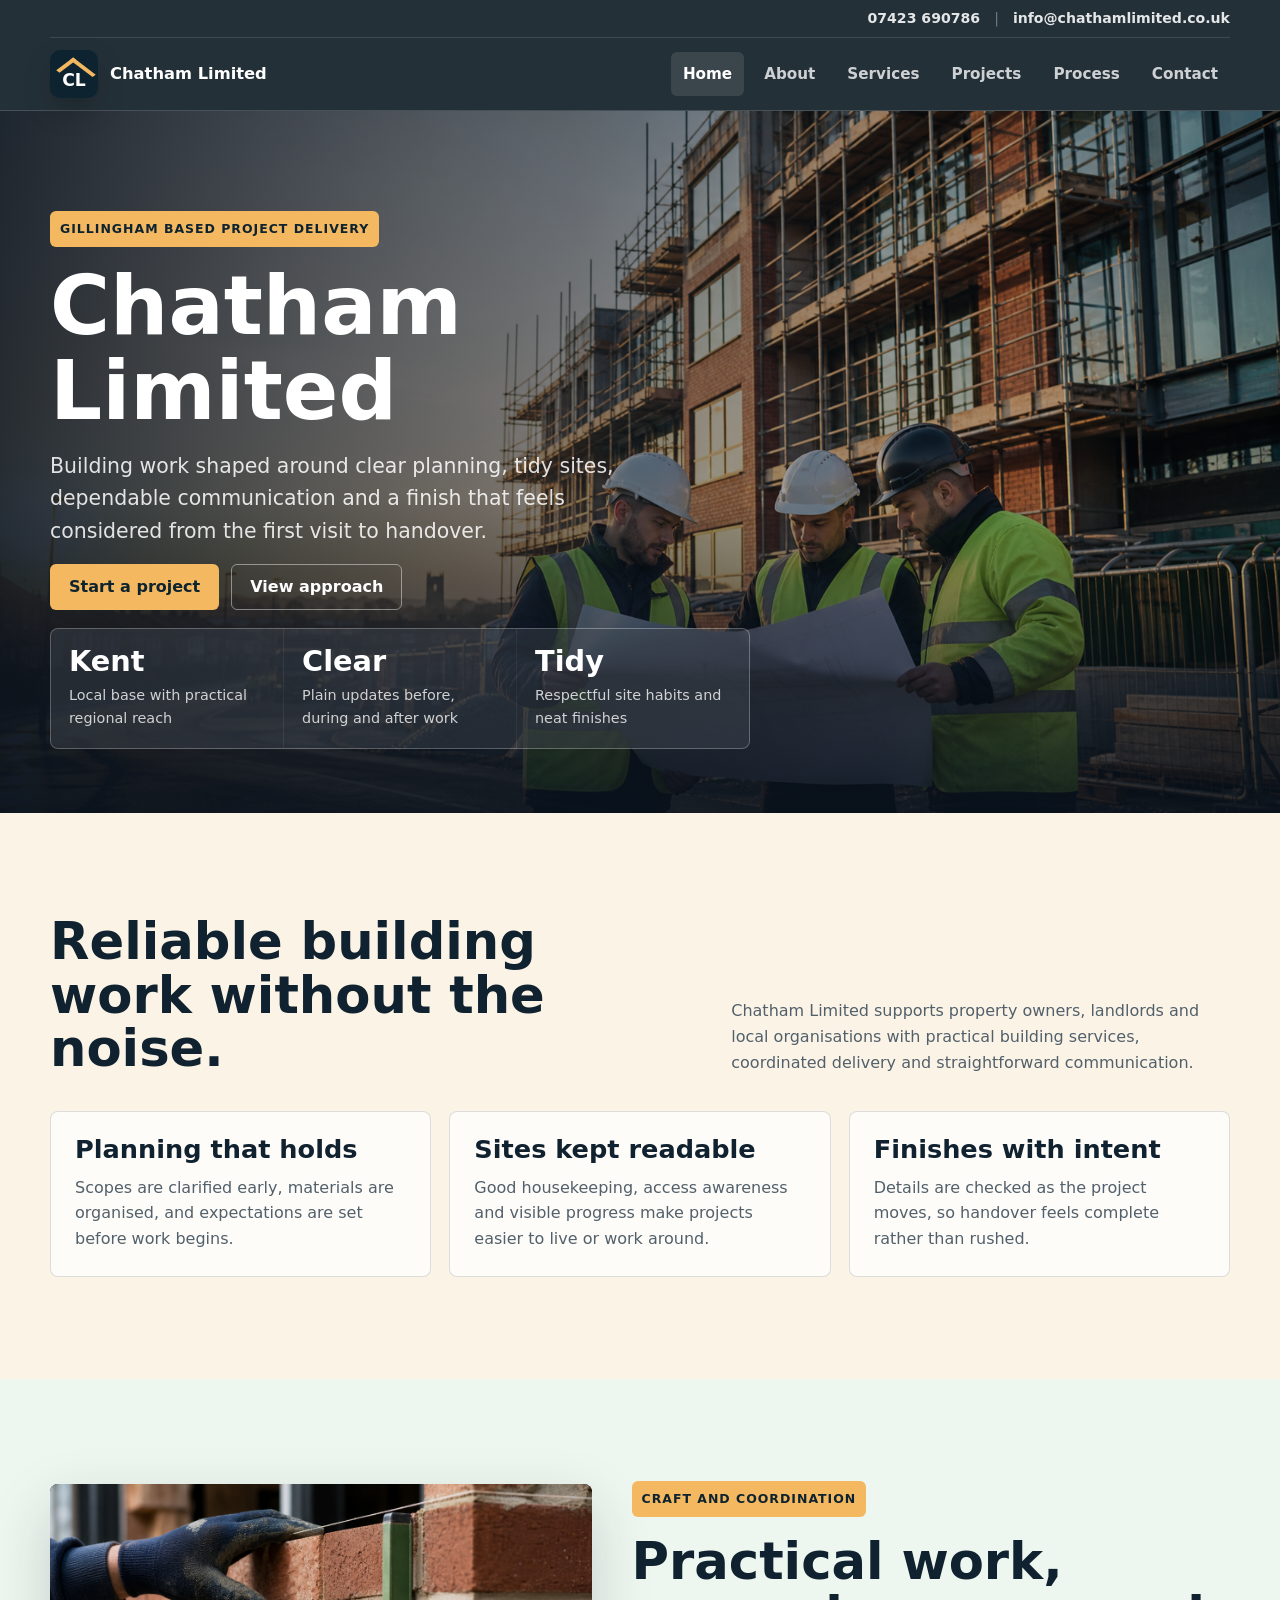
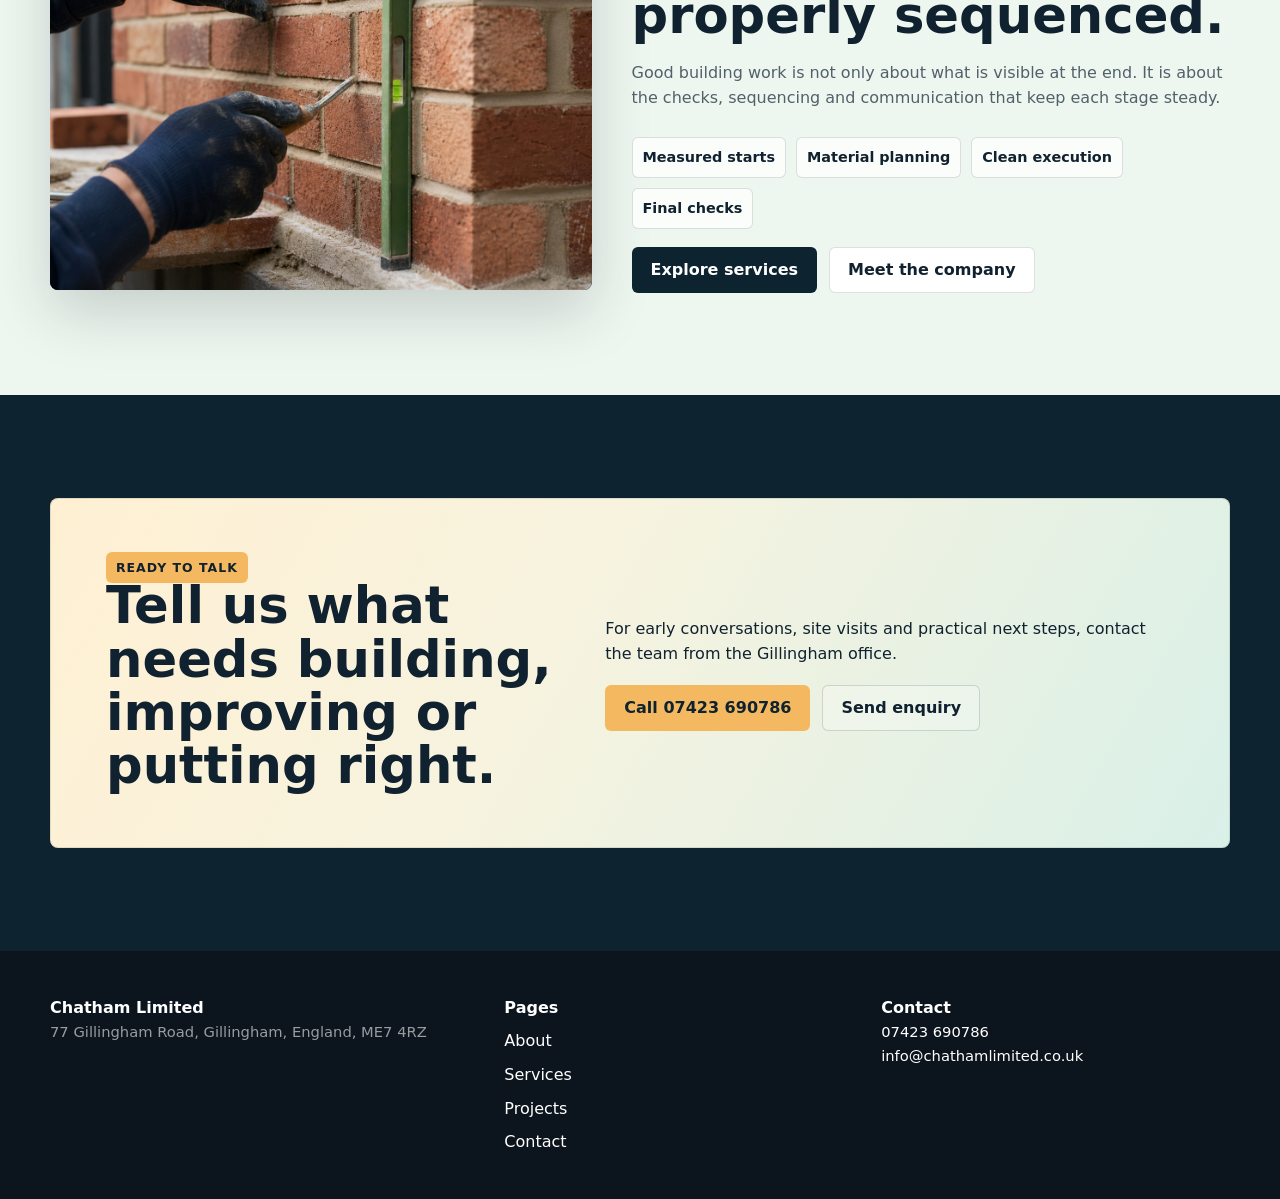
==== commit 0d3835c7: "Add Search Console favicon assets" ====
--- a/index.html
+++ b/index.html
@@ -5,6 +5,7 @@
   <meta name="viewport" content="width=device-width, initial-scale=1">
   <title>Chatham Limited | Building Work Delivered With Care</title>
   <meta name="description" content="Chatham Limited provides careful building, refurbishment, fit-out and project delivery support from Gillingham, Kent.">
+  <link rel="icon" href="/favicon.svg" type="image/svg+xml">
   <link rel="icon" href="assets/favicon.svg" type="image/svg+xml">
   <link rel="stylesheet" href="assets/styles.css">
 </head>
--- a/assets/styles.css
+++ b/assets/styles.css
@@ -54,16 +54,22 @@
 .top-contact {
   display: flex;
   align-items: center;
-  justify-content: center;
-  gap: 12px;
-  min-height: 36px;
-  padding: 7px 16px;
+  justify-content: flex-end;
+  gap: 14px;
+  width: min(1180px, calc(100% - 32px));
+  min-height: 38px;
+  margin: 0 auto;
+  padding: 8px 0;
   border-bottom: 1px solid rgba(255, 255, 255, 0.12);
-  background: rgba(7, 18, 26, 0.58);
   color: rgba(255, 255, 255, 0.88);
-  font-size: 0.9rem;
-  font-weight: 760;
+  font-size: 0.88rem;
+  font-weight: 720;
   line-height: 1.25;
+}
+
+.top-contact span {
+  color: rgba(255, 255, 255, 0.34);
+  font-weight: 500;
 }
 
 .top-contact a:hover {
@@ -699,9 +705,11 @@
   }
 
   .top-contact {
-    gap: 8px;
-    padding-inline: 12px;
-    font-size: 0.82rem;
+    justify-content: flex-start;
+    gap: 9px;
+    width: min(calc(100% - 24px), 1180px);
+    min-height: 42px;
+    font-size: 0.81rem;
     flex-wrap: wrap;
   }
 
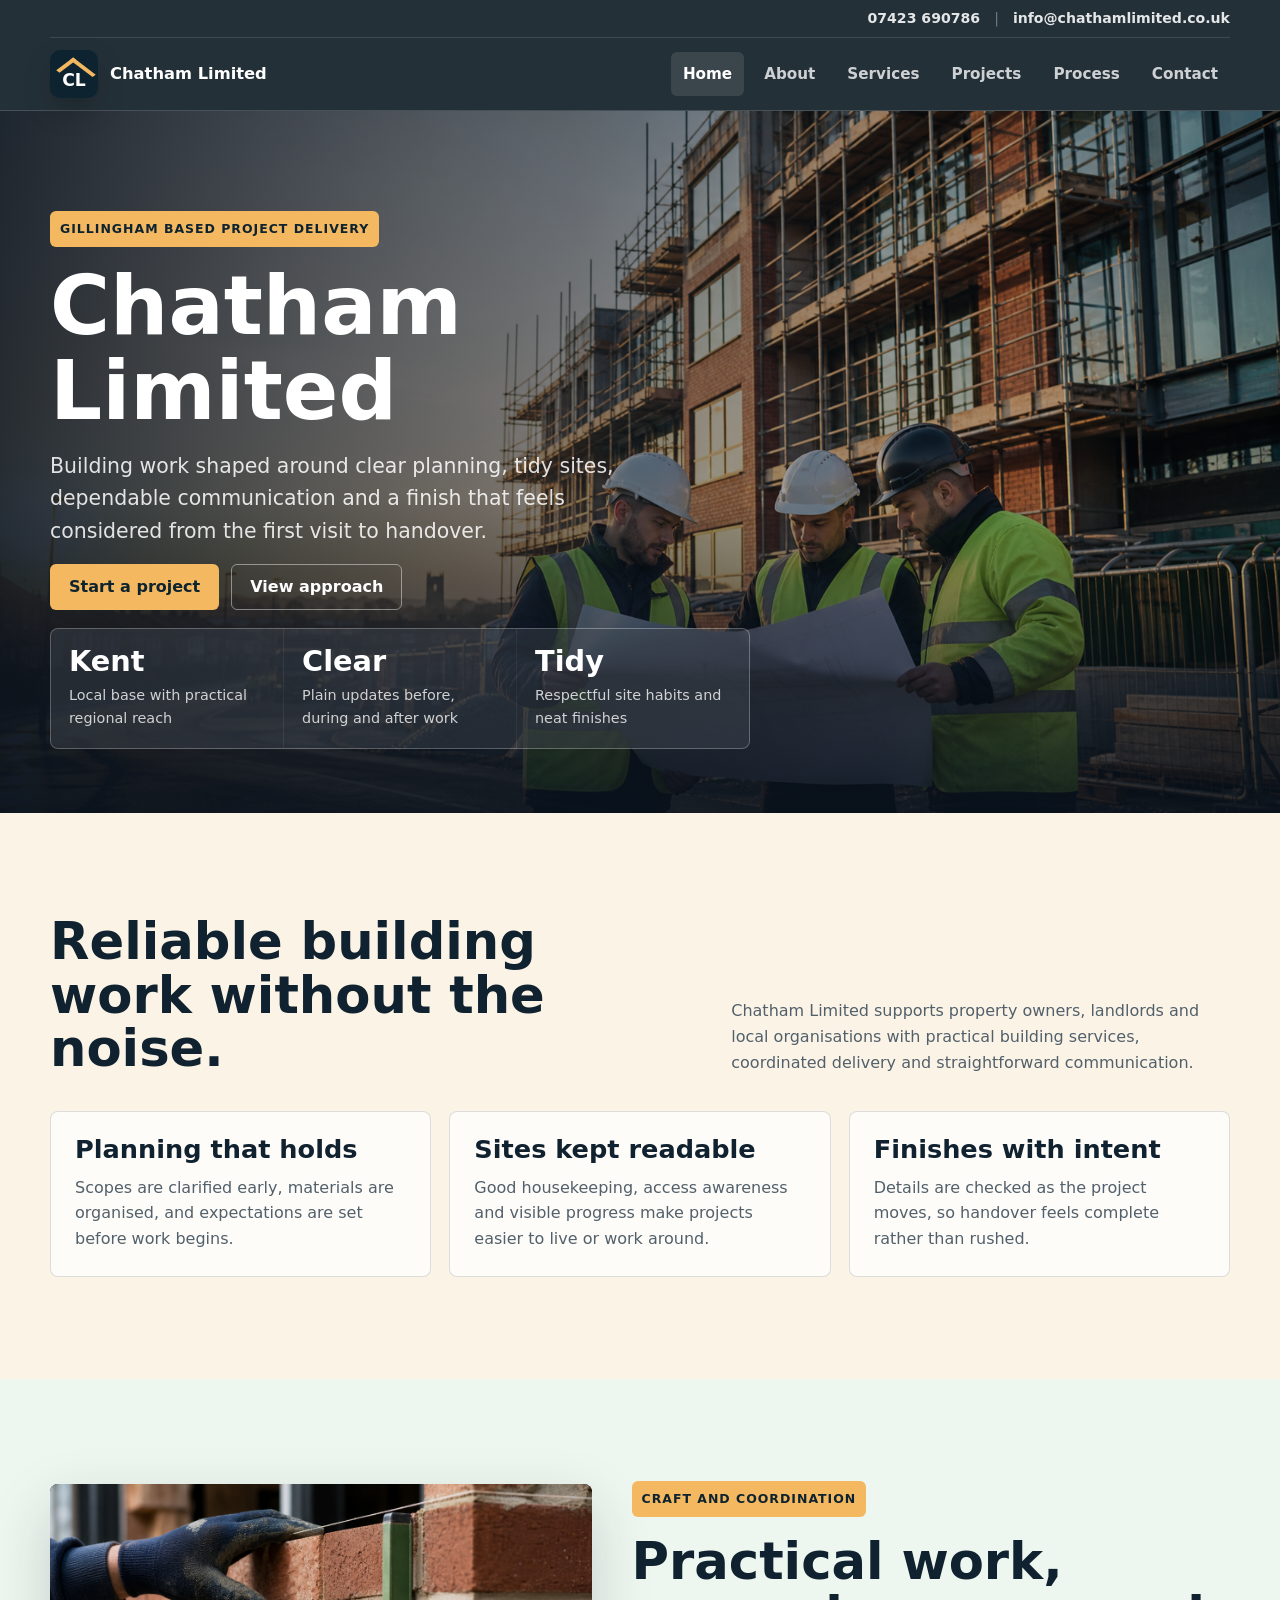
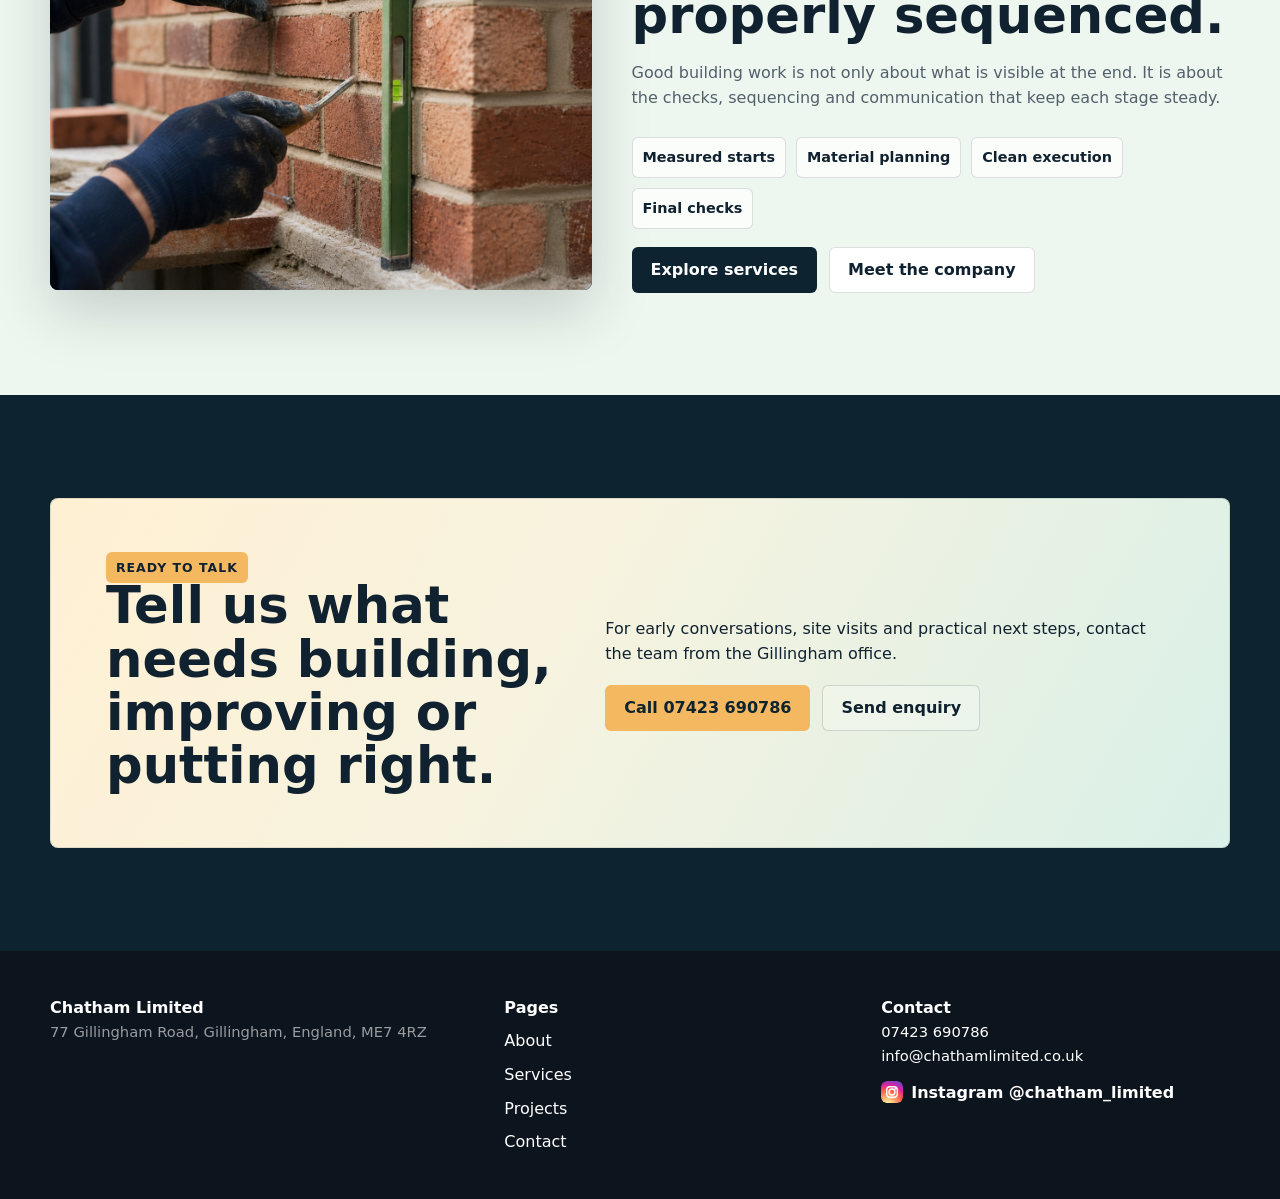
==== commit 70484c24: "Add Chatham Instagram footer link" ====
--- a/index.html
+++ b/index.html
@@ -130,6 +130,7 @@
       <div>
         <strong>Contact</strong>
         <p class="fine-print"><a href="tel:07423690786">07423 690786</a><br><a href="mailto:info@chathamlimited.co.uk">info@chathamlimited.co.uk</a></p>
+        <a class="social-link" href="https://www.instagram.com/chatham_limited/" target="_blank" rel="noopener" aria-label="Chatham Limited on Instagram"><img class="social-icon" src="assets/instagram.svg" alt=""><span>Instagram @chatham_limited</span></a>
       </div>
     </div>
   </footer>
--- a/assets/styles.css
+++ b/assets/styles.css
@@ -639,6 +639,26 @@
   gap: 8px;
 }
 
+.social-link {
+  display: inline-flex;
+  align-items: center;
+  gap: 8px;
+  margin-top: 12px;
+  color: rgba(255, 255, 255, 0.78);
+  font-weight: 760;
+}
+
+.social-icon {
+  width: 22px;
+  height: 22px;
+  border-radius: 6px;
+  flex: 0 0 auto;
+}
+
+.social-link:hover {
+  color: var(--white);
+}
+
 .fine-print {
   margin: 0;
   color: rgba(255, 255, 255, 0.58);
